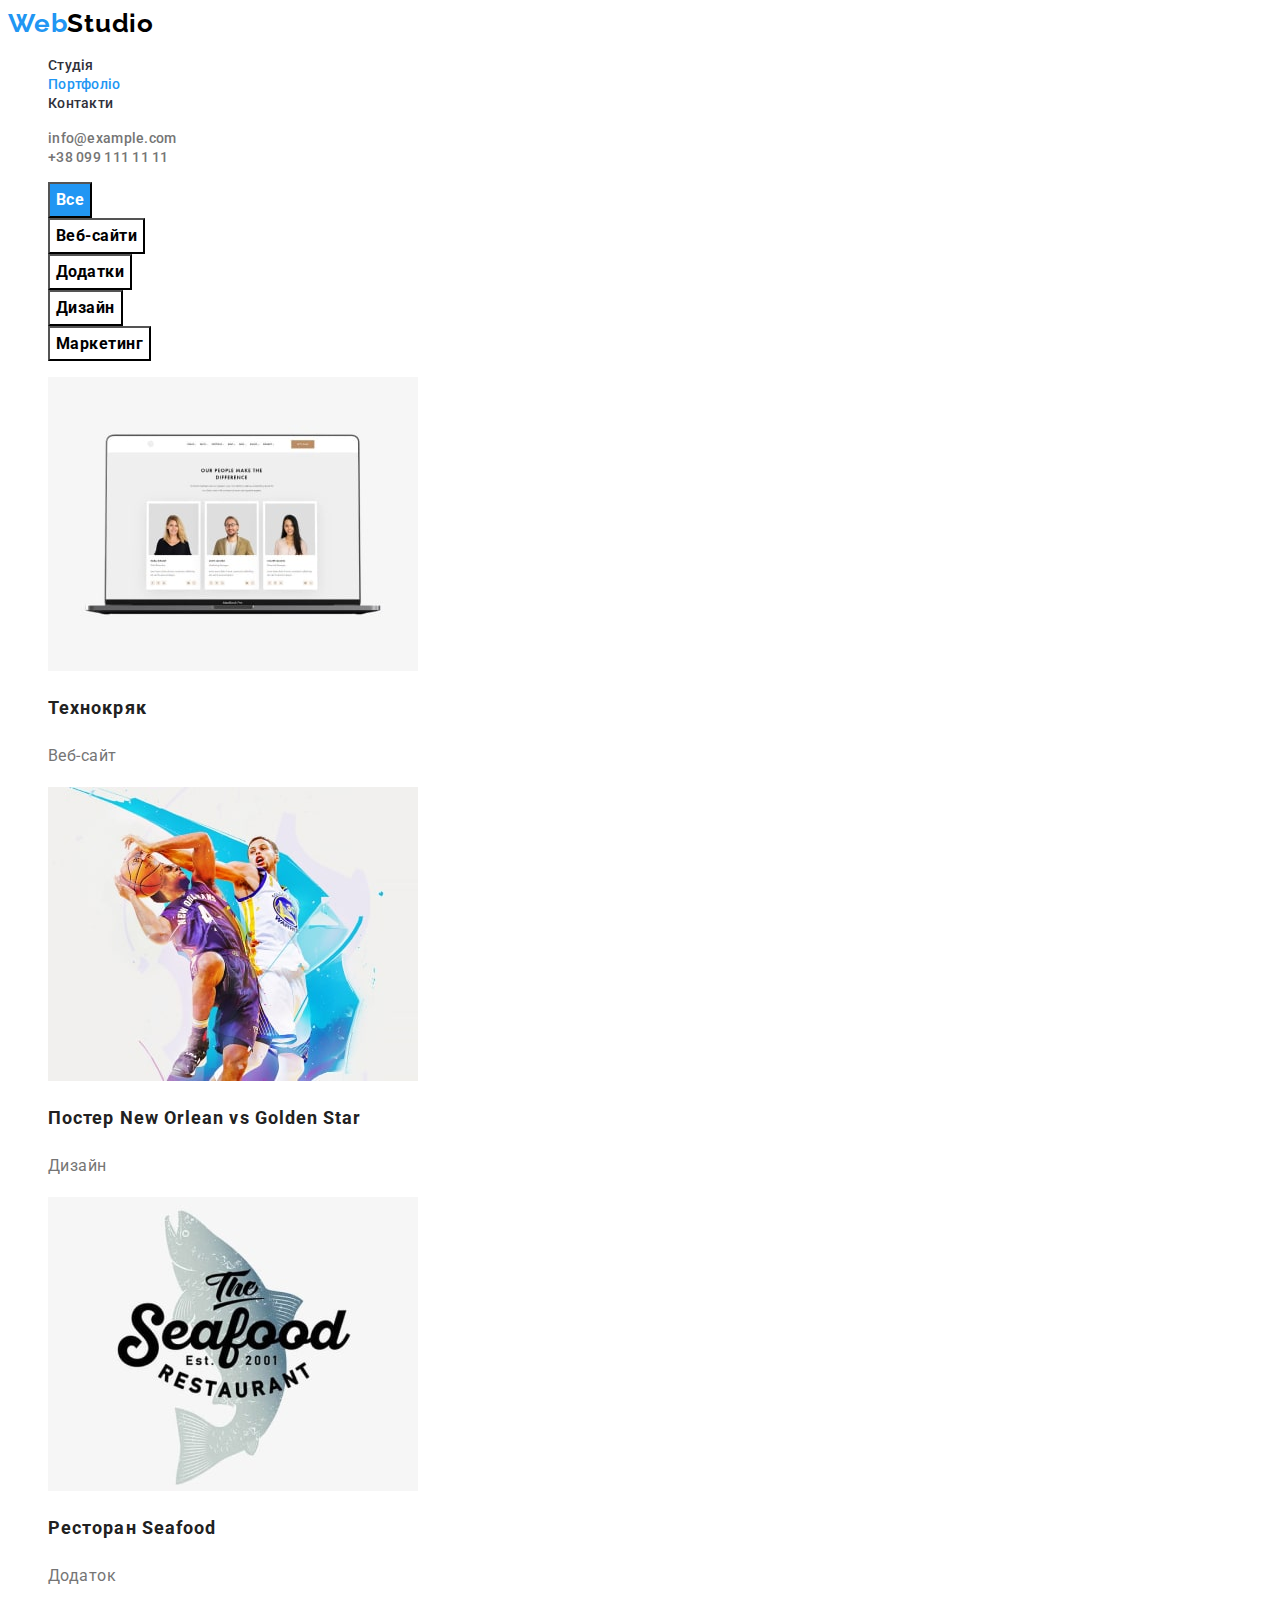
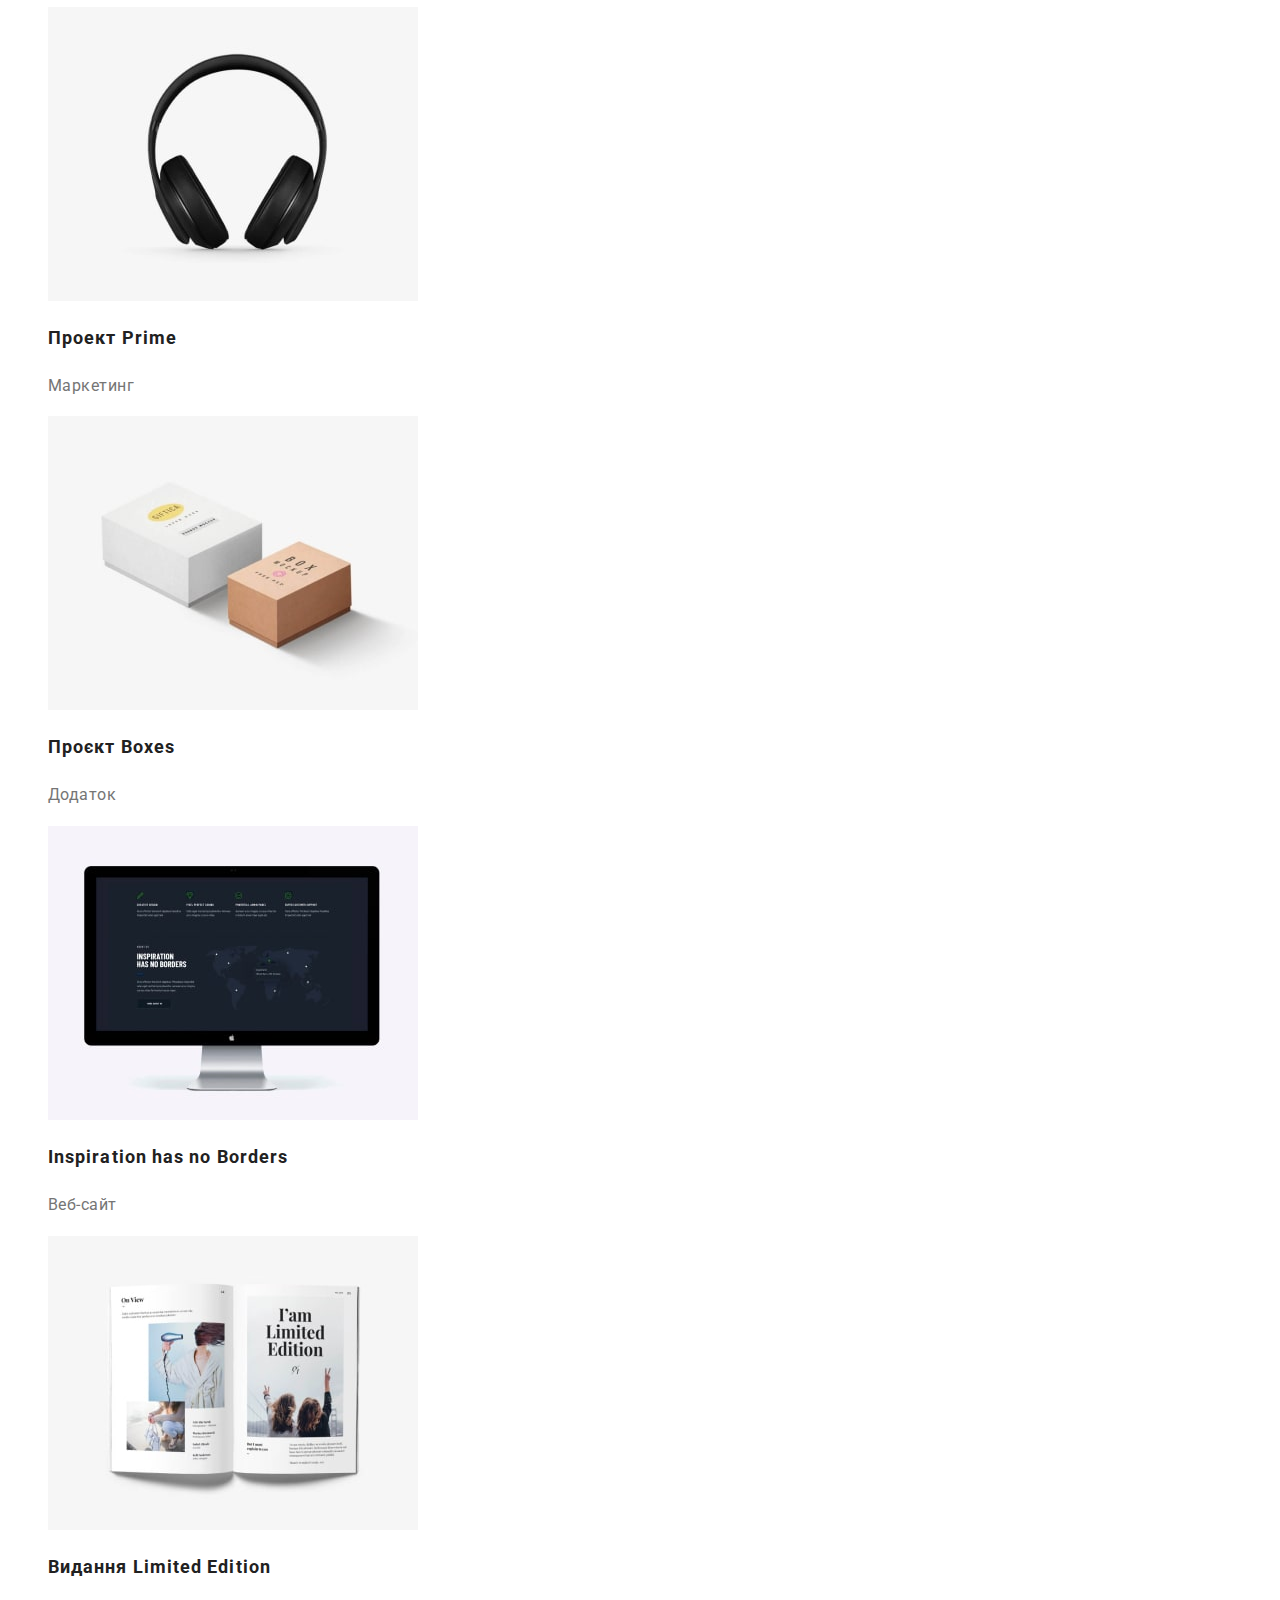
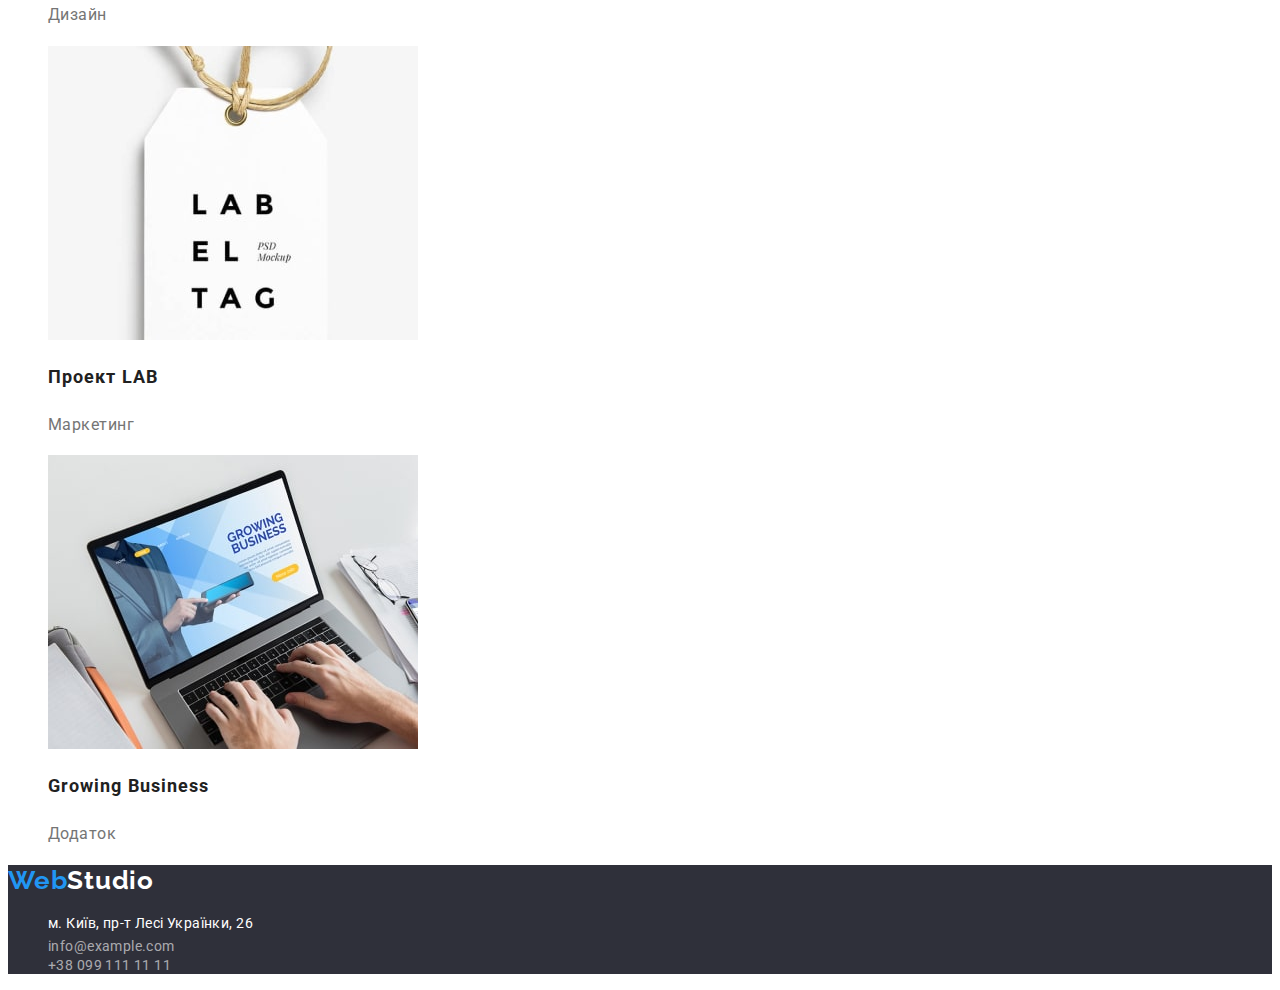
==== portfolio.html @ c610c75c "added" ====
<!DOCTYPE html>
<html lang="en">
<head>
    <meta charset="UTF-8">
    <meta http-equiv="X-UA-Compatible" content="IE=edge">
    <meta name="viewport" content="width=device-width, initial-scale=1.0">
    <title>Portfolio</title>
    <link rel="preconnect" href="https://fonts.googleapis.com"/>
    <link rel="preconnect" href="https://fonts.gstatic.com" crossorigin/>
    <link href="https://fonts.googleapis.com/css2?family=Raleway:wght@700&family=Roboto:wght@400;500;700;900&display=swap" rel="stylesheet">
    <link rel="stylesheet" href="./css/index.css" />
</head>
<body>
    <main> 

        <!--======================header======================================-->
        <header class="header">
            <a class="header-logo" href="index.html">Web<span class="logo-accent">Studio</span></a>
            <nav class="header-nav">
        <ul class="header-list list">
            <li class="header-item">
                <a href="index.html" class="header-link link">Студія</a>
            </li>
            <li class="header-item">
                <a href="portfolio.html" class="header-current link">Портфоліо</a>
            </li>
            <li class="header-item">
                <a href="" class="header-link link">Контакти</a>
            </li>
    
          </ul> 
          <ul>
                <li><a href="mailto:info@example.com" class="header-mail">info@example.com</a></li>
                <li><a href="tel:+380991111111" class="header-tel">+38 099 111 11 11</a></li>
            </ul>

        <section class="portfolio">
            <h1 class="visually-hidden">Портфоліо</h1>
        <ul class="button-list">
            <li><button type="button" class="button secondary current btn">Все</button></li>
            <li><button type="button" class="button secondary btn">Веб-сайти</button></li>
            <li><button type="button" class="button secondary btn">Додатки</button></li>
            <li><button type="button" class="button secondary btn">Дизайн</button></li>
            <li><button type="button" class="button secondary btn">Маркетинг</button></li>
        </ul>
    
        </section>

        <section>
            
           <ul class="gallery">
            <li>
               <a> <img src="./images/portfolio1.jpg" width="370" height="294">
                    <h2 class="poster-title">Технокряк</h2>
                        <p class="poster-text">Веб-сайт</p></a>
                    
                
            </li>
            <li>
                <a><img src="./images/portfolio2.jpg" width="370" height="294">
                    <h2 class="poster-title">Постер New Orlean vs Golden Star</h2>
                        <p class="poster-text">Дизайн</p>
                    
                </a>
            </li>
            <li>
                <a><img src="./images/portfolio3.jpg" width="370" height="294">
                    <h2 class="poster-title">Ресторан Seafood</h2>
                        <p class="poster-text">Додаток</p></a>
                    
                
            </li>
            <li>
                <a><img src="./images/portfolio4.jpg" width="370" height="294">
                    <h2 class="poster-title">Проект Prime</h2>
                        <p class="poster-text">Маркетинг</p>
                    
                </a>
            </li>
            <li>
                <a><img src="./images/portfolio5.jpg" width="370" height="294">
                    <h2 class="poster-title">Проєкт Boxes</h2>
                        <p class="poster-text">Додаток</p>
                    
                </a>
            </li>
            <li>
                <a><img src="./images/portfolio6.jpg" width="370" height="294">
                    <h2 class="poster-title">Inspiration has no Borders</h2>
                        <p class="poster-text">Веб-сайт</p>
                    
                </a>
            </li>
            <li>
                <a><img src="./images/portfolio7.jpg" width="370" height="294">
                    <h2 class="poster-title">Видання Limited Edition</h2>
                        <p class="poster-text">Дизайн</p>
                    
                </a>
            </li>
            <li>
                <a><img src="./images/portfolio8.jpg" width="370" height="294">
                    <h2 class="poster-title">Проект LAB</h2>
                        <p class="poster-text">Маркетинг</p>
                    
                </a>
            </li>
            <li>
                <a><img src="./images/portfolio9.jpg" width="370" height="294">
                    <h2 class="poster-title">Growing Business</h2>
                        <p class="poster-text">Додаток</p>
                    
                </a>
            </li>
           </ul>


        </section>

        <footer class="footer">

            <a class="logo-footer" href="index.html">Web<span class="footer-logo-accent">Studio</span></a>
             <address class="footer-address">
                <ul>
                <a href="https://goo.gl/maps/PpddBH2XxNR83ZDW7"class="pre-address" target="_blank" rel="noopener noreferrer nofollow">м. Київ, пр-т Лесі Українки, 26</a>
    
                
                    <li><a href="mailto:info@example.com" class="footer-addres-contact">info@example.com</a></li>
                    <li><a href="tel:+380991111111" class="footer-addres-contact">+38 099 111 11 11</a></li>
                </ul>
             </address>   
        </footer>





    
    </ul>
    </nav>
</header>
    
</body>
</html>
---- css/index.css ----
:root{
    --primary-text-color: #FFFFFF;
    --primary-bg-color: #F5F4FA;
    --dark-bg-color: #2F303A;
    --title-text-color:#000000;
    --accent-color:#2196F3;
    --first-contrast-text-color: #757575; 
    --second-contact-text-color:
    --text-color: 
    }

body {
    font-family: 'Roboto', sans-serif;
   
}





.link-current,.link {
    text-decoration: none;
    list-style-type:none;
    }
    a {
        text-decoration:none;
    }
    ul {
        list-style: none;
    }

    .visually-hidden {
        position: absolute;
        white-space: nowrap;
        width: 1px;
        height: 1px;
        overflow: hidden;
        border: 0;
        padding: 0;
        clip: rect(0 0 0 0);
        clip-path: inset(50%);
        margin: -1px;
      }

      
/*==========================================HEADER=================================================*/
.header-logo{
    font-family: 'Raleway';
font-weight: 700;
font-size: 26px;
line-height: 1.19;
letter-spacing: 0.03em;
color: var(--accent-color);   

}

.logo-accent{
font-weight: 700;
font-size: 42;
line-height: 1.19;
letter-spacing: 0.03em;
color: var(--title-text-color);
 }

    .header-link.link{

        font-weight: 500;
        font-size: 14px;
        line-height: 1.14;
        letter-spacing: 0.02em;
        
        color: var(--dark-bg-color)
    }

    .header-current.link{
        font-weight: 500;
        font-size: 14px;
        line-height: 1.14;
        letter-spacing: 0.02em;
        color: var(--accent-color); 
    }

    .btn{
      font-family: inherit;
        font-weight: 700;
        font-size: 16px;
        line-height: 1.87;
        cursor: pointer;
        text-align: center;
        letter-spacing: 0.03em;
    }

    .button{
        

        color: var(--accent-color);
        background-color: var(--primary-text-color);
        
        
    }

    .button{
        color: var(--title-text-color);
        background-color: var(--primary-text-color);
       
       

        
    }

    .button-list .current,
    .button.secondary:hover,
    .button.secondary:focus{
        color: var(--primary-text-color);
        background-color: var(--accent-color);
    }




    
 


  
    
.header-tel, .header-mail{
    
    
   
    font-weight: 500;
    font-size: 14px;
    line-height: 1.14;
    letter-spacing: 0.02em;
    color: #757575;
    }
   


    .logo-accent:hover,
    .logo-accent:focus{
color: var(--accent-color);
    } 


.header-link.link:hover,
.header-tel:hover,
.header-mail:hover{
        color: var(--accent-color);
        text-align:left;
    }

.header-link.link:focus,
.header-tel:focus,
.header-mail:focus{
    color: var(--accent-color);
    text-align:left;

}




/*==========================================HERO======================================================*/

.hero {
        
        
        background-color:#2F303A;
        color: #FFFFFF;
    }

.hero-title{
font-weight: 900;
font-size: 44px;
line-height: 1.36;


text-align: center;
letter-spacing: 0.06em;
text-transform: uppercase;

color: #FFFFFF;

    }
   
.hero-button-primary {
    color: var(--primary-text-color);
    background-color: var(--accent-color);
    font-weight: 700;
        line-height: 1.87;
        cursor: pointer;
        display: flex;
        align-items: center;
        text-align: center;
        letter-spacing: 0.06em;

        font-family: inherit;
    
    font-size: 16px;

   }

   .hero-button-primary:hover,
   .hero-button-primary:focus{
    background-color: rgba(24, 140, 232, 1);
   
   }

   


    

    
    

/*===========================================BODY=======================================================*/


.section {
}
.section-list {
    
}
.section-title {
font-weight: 700;
font-size: 14px;
line-height: 1.14;
letter-spacing: 0.03em;
text-transform: uppercase;

color: #212121;
}
.section-item {
}
.section-text {
    font-weight: 400;
font-size: 14px;
line-height: 1.71;


letter-spacing: 0.03em;

color: #757575;
}


/*=========================================FEATURES========================================================*/



.features {
}
.features-title {
font-weight: 700;
font-size: 36px;
line-height: 1.16;
text-align: center;
letter-spacing: 0.03em;

color: #212121;
}
.features-list {
}
.features-item {
}


/*=============================================TEAM=========================================================*/

.team {
    background-color: var(--primary-bg-color);
}
.team-title {
    font-size: 36px;
line-height: 1.16;
text-align: center;
letter-spacing: 0.03em;

color: #212121;
}
.team-list {

}
.team-item {
}
.team-name {
    font-weight: 500;
font-size: 16px;
line-height: 1.18;
/* identical to box height */

text-align: left;
letter-spacing: 0.03em;

color: #212121;
}
.team-position {
    font-weight: 400;
font-size: 16px;
line-height: 1.18;


text-align: left;
letter-spacing: 0.03em;

color: #757575;
}
.team-social {
}
.social-item {
}


/*===============================================FOOTER=======================================================*/


.footer {
    background-color: var(--dark-bg-color);
}
.logo-footer {
    
    font-family: 'Raleway';
    font-weight: 700;
    font-size: 26px;
    line-height: 1.19;
    letter-spacing: 0.03em;
    color: var(--accent-color);   
    
    
}

.footer-logo-accent{
font-weight: 700;
font-size: 42;
line-height: 1.19;
letter-spacing: 0.03em;
color: var(--primary-text-color);
}

.footer-logo-accent:hover,
.footer-logo-accent:focus{
color: var(--accent-color);

}





.footer-address {
}
.pre-address {
    font-family: 'Roboto';
    font-style: normal;
    font-weight: 400;
    font-size: 14px;
    line-height: 1.71;
   
    
    letter-spacing: 0.03em;
    
    color: #FFFFFF;
    
}
.contact {
    
}


.footer-addres-contact{
    font-family: 'Roboto';
    font-style: normal;
    font-weight: 400;
font-size: 14px;
line-height: 1,71;


letter-spacing: 0.03em;

color: rgba(255, 255, 255, 0.6);
}

.footer-addres-contact:hover,
.footer-addres-contact:focus{
color: var(--accent-color);

}



/*=========================================GALLERY===============================================*/

.gallery {
}
.poster-title {
    font-weight: 700;
font-size: 18px;
line-height: 2;


letter-spacing: 0.06em;

color: #212121;
}
.poster-text {
    font-weight: 400;
font-size: 16px;
line-height: 1.8;


letter-spacing: 0.03em;

color: #757575;
}
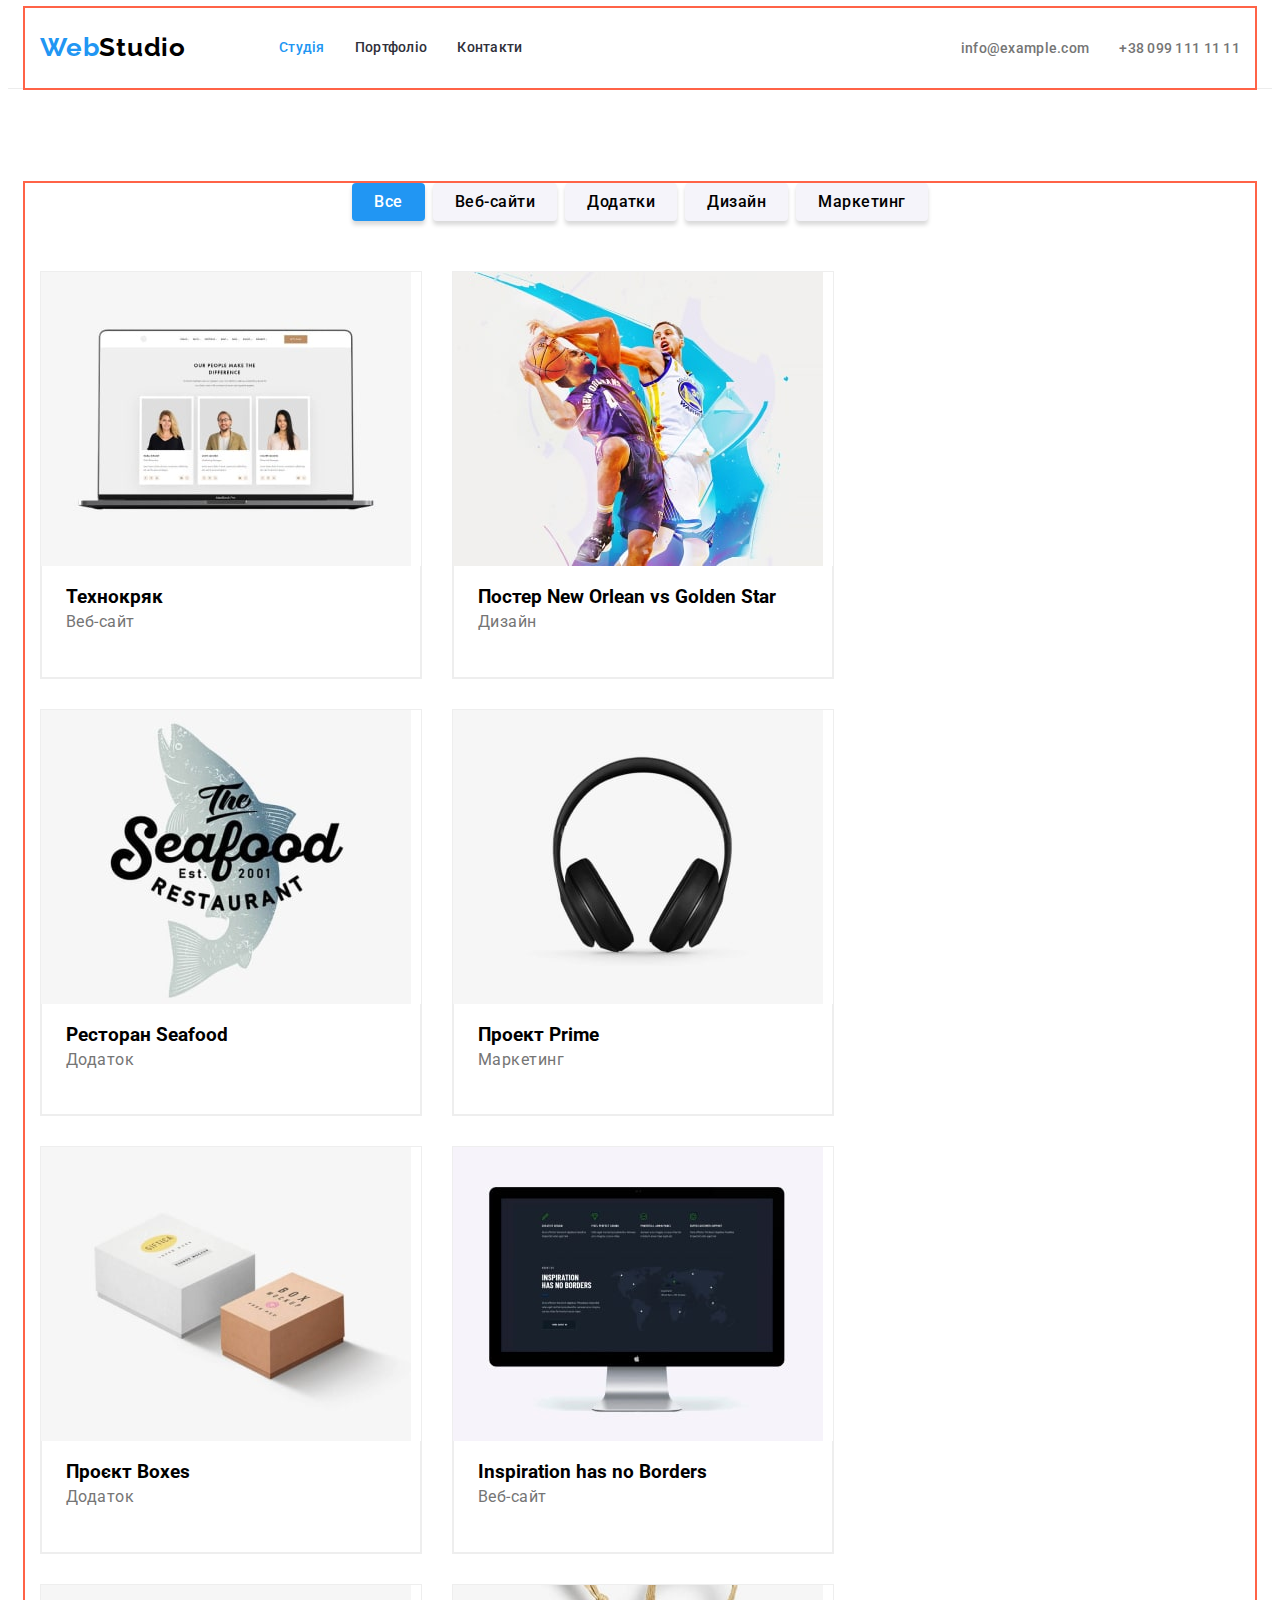
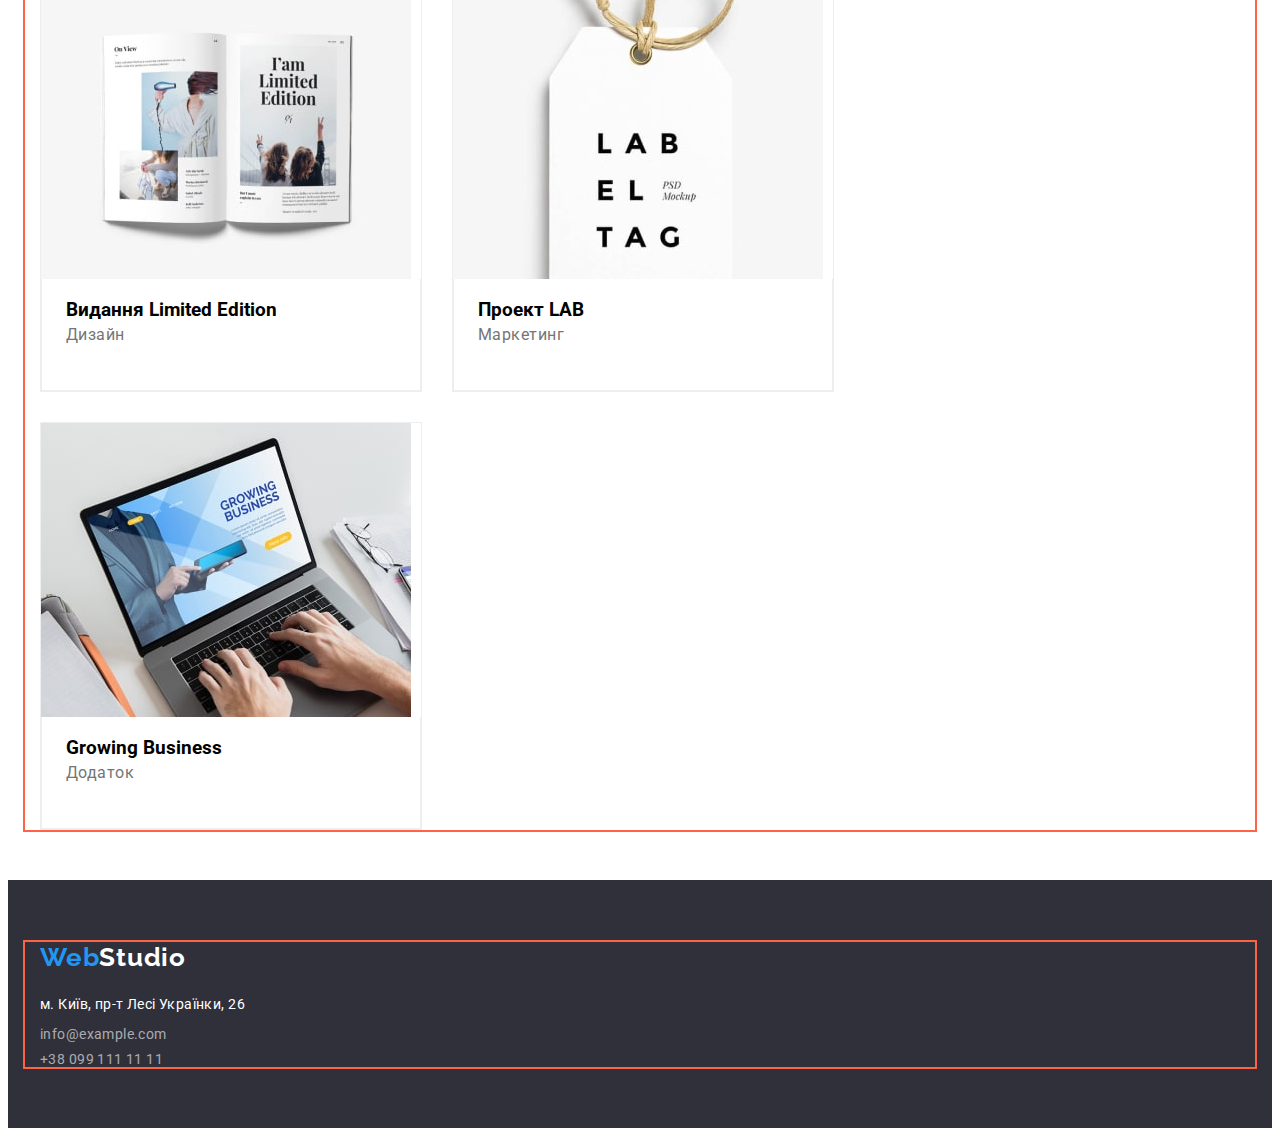
==== commit 1f11c2de: "add" ====
--- a/portfolio.html
+++ b/portfolio.html
@@ -8,128 +8,170 @@
     <link rel="preconnect" href="https://fonts.googleapis.com"/>
     <link rel="preconnect" href="https://fonts.gstatic.com" crossorigin/>
     <link href="https://fonts.googleapis.com/css2?family=Raleway:wght@700&family=Roboto:wght@400;500;700;900&display=swap" rel="stylesheet">
+    <link
+    rel="stylesheet"
+    href="https://cdnjs.cloudflare.com/ajax/libs/modern-normalize/1.1.0/modern-normalize.min.css"
+    integrity="sha512-wpPYUAdjBVSE4KJnH1VR1HeZfpl1ub8YT/NKx4PuQ5NmX2tKuGu6U/JRp5y+Y8XG2tV+wKQpNHVUX03MfMFn9Q=="
+    crossorigin="anonymous"
+    referrerpolicy="no-referrer"
+  />
     <link rel="stylesheet" href="./css/index.css" />
 </head>
 <body>
     <main> 
 
         <!--======================header======================================-->
-        <header class="header">
-            <a class="header-logo" href="index.html">Web<span class="logo-accent">Studio</span></a>
-            <nav class="header-nav">
-        <ul class="header-list list">
-            <li class="header-item">
-                <a href="index.html" class="header-link link">Студія</a>
-            </li>
-            <li class="header-item">
-                <a href="portfolio.html" class="header-current link">Портфоліо</a>
-            </li>
-            <li class="header-item">
-                <a href="" class="header-link link">Контакти</a>
-            </li>
-    
-          </ul> 
-          <ul>
-                <li><a href="mailto:info@example.com" class="header-mail">info@example.com</a></li>
-                <li><a href="tel:+380991111111" class="header-tel">+38 099 111 11 11</a></li>
-            </ul>
+        <header class="header-page">
+        
+            <div class="container main">
+           <a class="header-logo" href="index.html">Web<span class="logo-accent">Studio</span></a>
+           
+           <nav class="nav-container ">
+           <ul class="site-nav list">
+           <li class="item">
+               <a href="index.html" class= "current link">Студія</a>
+           </li>
+           <li class="item">
+               <a href="portfolio.html" class=" link">Портфоліо</a>
+           </li>
+           <li class="item">
+               <a href="index.html" class=" link">Контакти</a>
+           </li>
+        
 
+   </ul>
+   </nav>
+   <ul class="header-contact">
+           <li class="item"><a href="mailto:info@example.com" class="link">info@example.com</a></li>
+           <li class="item"><a href="tel:+380991111111" class="link">+38 099 111 11 11</a></li>
+       </ul>
+   
+   
+</div>
+   
+   
+
+
+</header>
+ 
+
+<main class="main galary">
+ <div class="container">
         <section class="portfolio">
+   
             <h1 class="visually-hidden">Портфоліо</h1>
         <ul class="button-list">
-            <li><button type="button" class="button secondary current btn">Все</button></li>
-            <li><button type="button" class="button secondary btn">Веб-сайти</button></li>
-            <li><button type="button" class="button secondary btn">Додатки</button></li>
-            <li><button type="button" class="button secondary btn">Дизайн</button></li>
-            <li><button type="button" class="button secondary btn">Маркетинг</button></li>
+            <li class="btn"><button type="button" class="button secondary current">Все</button></li>
+            <li class="btn"><button type="button" class="button secondary">Веб-сайти</button></li>
+            <li class="btn"><button type="button" class="button secondary">Додатки</button></li>
+            <li class="btn"><button type="button" class="button secondary">Дизайн</button></li>
+            <li class="btn"><button type="button" class="button secondary">Маркетинг</button></li>
         </ul>
     
         </section>
 
         <section>
             
-           <ul class="gallery">
-            <li>
-               <a> <img src="./images/portfolio1.jpg" width="370" height="294">
-                    <h2 class="poster-title">Технокряк</h2>
-                        <p class="poster-text">Веб-сайт</p></a>
+           
+               <ul class="gallery list">
+                <li class="photo">
+                   
+                    <a> <img src="./images/portfolio1.jpg" width="370" height="294">
+                        <div class="content">
+                        <h3 class="poster-title">Технокряк</h3>
+                            <p class="poster-text">Веб-сайт</p></a>
+                        </div>
                     
-                
-            </li>
-            <li>
-                <a><img src="./images/portfolio2.jpg" width="370" height="294">
-                    <h2 class="poster-title">Постер New Orlean vs Golden Star</h2>
-                        <p class="poster-text">Дизайн</p>
+                </li>
+                <li class="photo">
                     
-                </a>
-            </li>
-            <li>
-                <a><img src="./images/portfolio3.jpg" width="370" height="294">
-                    <h2 class="poster-title">Ресторан Seafood</h2>
-                        <p class="poster-text">Додаток</p></a>
+                    <a><img src="./images/portfolio2.jpg" width="370" height="294">
+                       <div class="content"> 
+                        <h3 class="poster-title">Постер New Orlean vs Golden Star</h3>
+                            <p class="poster-text">Дизайн</p></a>
+                        </div>
                     
-                
-            </li>
-            <li>
-                <a><img src="./images/portfolio4.jpg" width="370" height="294">
-                    <h2 class="poster-title">Проект Prime</h2>
-                        <p class="poster-text">Маркетинг</p>
+                </li>
+                <li class="photo">
                     
-                </a>
-            </li>
-            <li>
-                <a><img src="./images/portfolio5.jpg" width="370" height="294">
-                    <h2 class="poster-title">Проєкт Boxes</h2>
-                        <p class="poster-text">Додаток</p>
+                    <a><img src="./images/portfolio3.jpg" width="370" height="294">
+                     <div class="content">   
+                        <h3 class="poster-title">Ресторан Seafood</h3>
+                            <p class="poster-text">Додаток</p></a>
+                        </div>
                     
-                </a>
-            </li>
-            <li>
-                <a><img src="./images/portfolio6.jpg" width="370" height="294">
-                    <h2 class="poster-title">Inspiration has no Borders</h2>
-                        <p class="poster-text">Веб-сайт</p>
-                    
-                </a>
-            </li>
-            <li>
-                <a><img src="./images/portfolio7.jpg" width="370" height="294">
-                    <h2 class="poster-title">Видання Limited Edition</h2>
-                        <p class="poster-text">Дизайн</p>
-                    
-                </a>
-            </li>
-            <li>
-                <a><img src="./images/portfolio8.jpg" width="370" height="294">
-                    <h2 class="poster-title">Проект LAB</h2>
-                        <p class="poster-text">Маркетинг</p>
-                    
-                </a>
-            </li>
-            <li>
-                <a><img src="./images/portfolio9.jpg" width="370" height="294">
-                    <h2 class="poster-title">Growing Business</h2>
-                        <p class="poster-text">Додаток</p>
-                    
-                </a>
-            </li>
-           </ul>
+                </li>
+                <li class="photo">
+                    <a><img src="./images/portfolio4.jpg" width="370" height="294">
+                        <div class="content"> 
+                        <h3 class="poster-title">Проект Prime</h3>
+                            <p class="poster-text">Маркетинг</p>
+                        
+                    </a></div>
+                </li>
+                <li class="photo">
+                    <a><img src="./images/portfolio5.jpg" width="370" height="294">
+                        <div class="content"> 
+                        <h3 class="poster-title">Проєкт Boxes</h3>
+                            <p class="poster-text">Додаток</p>
+                        
+                    </a></div>
+                </li>
+                <li class="photo">
+                    <a><img src="./images/portfolio6.jpg" width="370" height="294">
+                        <div class="content"> 
+                        <h3 class="poster-title">Inspiration has no Borders</h3>
+                            <p class="poster-text">Веб-сайт</p>
+                        
+                    </a></div>
+                </li>
+                <li class="photo">
+                    <a><img src="./images/portfolio7.jpg" width="370" height="294">
+                        <div class="content"> 
+                        <h3 class="poster-title">Видання Limited Edition</h3>
+                            <p class="poster-text">Дизайн</p>
+                        
+                    </a></div>
+                </li>
+                <li class="photo">
+                    <a><img src="./images/portfolio8.jpg" width="370" height="294">
+                        <div class="content"> 
+                        <h3 class="poster-title">Проект LAB</h3>
+                            <p class="poster-text">Маркетинг</p>
+                        
+                    </a></div>
+                </li>
+                <li class="photo">
+                    <a><img src="./images/portfolio9.jpg" width="370" height="294">
+                        <div class="content"> 
+                        <h3 class="poster-title">Growing Business</h3>
+                            <p class="poster-text">Додаток</p>
+                        
+                    </a></div>
+                </li>
+               </ul>
+           </div>
+        </div>
+    
+        </section>
+    </main>
 
-
-        </section>
-
-        <footer class="footer">
-
-            <a class="logo-footer" href="index.html">Web<span class="footer-logo-accent">Studio</span></a>
+    <footer class="footer">
+        <div class="container">
+       
+            <a class="footer-logo" href="index.html">Web<span class="footer-logo-accent">Studio</span></a>
              <address class="footer-address">
                 <ul>
-                <a href="https://goo.gl/maps/PpddBH2XxNR83ZDW7"class="pre-address" target="_blank" rel="noopener noreferrer nofollow">м. Київ, пр-т Лесі Українки, 26</a>
+                <li><a href="https://goo.gl/maps/PpddBH2XxNR83ZDW7" target="_blank" rel="noopener noreferrer nofollow" class="footer-address-link">м. Київ, пр-т Лесі Українки, 26</a></li>
     
                 
-                    <li><a href="mailto:info@example.com" class="footer-addres-contact">info@example.com</a></li>
-                    <li><a href="tel:+380991111111" class="footer-addres-contact">+38 099 111 11 11</a></li>
+                    <li><a href="mailto:info@example.com" class="footer-address-contact">info@example.com</a></li>
+                    <li><a href="tel:+380991111111" class="footer-address-contact">+38 099 111 11 11</a></li>
                 </ul>
-             </address>   
-        </footer>
+             </address>
+            
+        </div> 
+    </footer>
 
 
 
--- a/css/index.css
+++ b/css/index.css
@@ -7,6 +7,22 @@
     --first-contrast-text-color: #757575; 
     --second-contact-text-color:
     --text-color: 
+    }
+
+
+    p,
+    h1,
+    h2,
+    h3,
+    h4,
+    h5,
+    h6 {
+        margin: 0;
+    }
+
+    ul,ol{
+        margin:0;
+        padding-left: 0;
     }
 
 body {
@@ -42,15 +58,64 @@
         margin: -1px;
       }
 
+      img {
+        display: block;
+      }
+
+
       
 /*==========================================HEADER=================================================*/
+
+.container{
+    padding-left: 15px;
+    padding-right: 15px;
+   
+   outline: 2px solid tomato;
+   
+    width: 1200px;
+    margin: 0 auto;
+}
+
+.container.main {
+    display: flex;
+    align-items: center;
+    
+   
+}
+
+
+
+
+.site-nav.list{
+   
+    display: flex;
+    gap: 30px;
+}
+
+
+
+
+
+
+.header-page{
+    background-color: var(--primary-text-color);
+    border-bottom: 1px solid #ececec;
+}
+
+
+
 .header-logo{
     font-family: 'Raleway';
 font-weight: 700;
 font-size: 26px;
 line-height: 1.19;
 letter-spacing: 0.03em;
-color: var(--accent-color);   
+color: var(--accent-color); 
+margin-right: 93px;
+padding-top: 24px;
+padding-bottom: 25px;
+
+ 
 
 }
 
@@ -62,7 +127,7 @@
 color: var(--title-text-color);
  }
 
-    .header-link.link{
+ .site-nav .link{
 
         font-weight: 500;
         font-size: 14px;
@@ -72,7 +137,7 @@
         color: var(--dark-bg-color)
     }
 
-    .header-current.link{
+    .current.link{
         font-weight: 500;
         font-size: 14px;
         line-height: 1.14;
@@ -80,14 +145,87 @@
         color: var(--accent-color); 
     }
 
-    .btn{
-      font-family: inherit;
-        font-weight: 700;
+    .site-nav .link {
+        display: block;
+        padding-top: 32px;
+        padding-bottom: 32px;}
+
+    
+
+    
+    
+    .header-contact{
+        display: flex;
+    margin-left: auto;
+     gap: 30px;
+
+        }
+    
+    
+    
+    
+      
+        
+    .header-contact .link{
+        
+        
+       
+        font-weight: 500;
+        font-size: 14px;
+        line-height: 1.14;
+        letter-spacing: 0.02em;
+        color: #757575;
+        }
+       
+    
+    
+        .logo-accent:hover,
+        .logo-accent:focus{
+    color: var(--accent-color);
+        } 
+    
+    
+        .site-nav .link:hover,
+    .header-contact .link:hover,
+    .header-contact .link:hover{
+            color: var(--accent-color);
+            text-align:left;
+        }
+    
+        .site-nav .link:focus,
+    .header-contact .link:focus,
+    .header-contact .link:focus{
+        color: var(--accent-color);
+        text-align:left;
+        
+    
+    }
+    
+
+
+
+
+
+/*===============================================BUTTONS=============================================*/
+
+    .button.secondary{
+        cursor: pointer;
+        padding: 6px 22px;
+        font-family: 'Roboto';
+        font-weight: 500;
         font-size: 16px;
-        line-height: 1.87;
-        cursor: pointer;
+        line-height: 1.62;
         text-align: center;
         letter-spacing: 0.03em;
+        background-color: #F5F4FA;
+        color: var(--title-text-color);
+        border: 0;
+        border-radius: 4px;
+
+        
+box-shadow: 0px 4px 4px rgba(0, 0, 0, 0.15);
+border-radius: 4px;
+
     }
 
     .button{
@@ -95,6 +233,9 @@
 
         color: var(--accent-color);
         background-color: var(--primary-text-color);
+
+        padding: 10px 32px 10px 32px;
+        
         
         
     }
@@ -116,47 +257,21 @@
     }
 
 
-
-
-    
+    .button-list{
+
+        display: flex;
+     margin-bottom: 50px;
+     justify-content: center;
  
-
-
-  
-    
-.header-tel, .header-mail{
-    
-    
-   
-    font-weight: 500;
-    font-size: 14px;
-    line-height: 1.14;
-    letter-spacing: 0.02em;
-    color: #757575;
-    }
-   
-
-
-    .logo-accent:hover,
-    .logo-accent:focus{
-color: var(--accent-color);
-    } 
-
-
-.header-link.link:hover,
-.header-tel:hover,
-.header-mail:hover{
-        color: var(--accent-color);
-        text-align:left;
-    }
-
-.header-link.link:focus,
-.header-tel:focus,
-.header-mail:focus{
-    color: var(--accent-color);
-    text-align:left;
-
-}
+      
+    }
+
+
+    .button-list .btn+.btn {
+        margin-left: 8px;
+         }
+
+
 
 
 
@@ -168,73 +283,111 @@
         
         background-color:#2F303A;
         color: #FFFFFF;
+    }
+
+    
+
+    .hero-content{
+
+        padding-top: 200px;
+        padding-bottom: 200px;
+        text-align: center;
     }
 
 .hero-title{
 font-weight: 900;
 font-size: 44px;
 line-height: 1.36;
-
-
+margin-bottom: 30px;
+max-width: 696px;
 text-align: center;
 letter-spacing: 0.06em;
 text-transform: uppercase;
+margin-left: auto;
+margin-right: auto;
+        display: flex;
 
 color: #FFFFFF;
 
     }
    
-.hero-button-primary {
+.button.primary {
     color: var(--primary-text-color);
     background-color: var(--accent-color);
     font-weight: 700;
         line-height: 1.87;
+        display: flex;
         cursor: pointer;
-        display: flex;
+        padding: 10px 32px 10px 32px;
         align-items: center;
         text-align: center;
         letter-spacing: 0.06em;
-
+        margin:auto;
         font-family: inherit;
-    
+        border-radius: 4px;
+        cursor: pointer;
+        border: transparent;
     font-size: 16px;
 
    }
 
-   .hero-button-primary:hover,
-   .hero-button-primary:focus{
+   .button.primary:hover,
+   .button.primary:focus{
     background-color: rgba(24, 140, 232, 1);
+    color:  var(--first-contrast-text-color);
    
    }
 
    
 
-
-    
-
-    
-    
-
-/*===========================================BODY=======================================================*/
-
-
-.section {
-}
-.section-list {
-    
-}
-.section-title {
+   
+
+
+    
+
+    
+    
+
+/*===========================================FEATURES=======================================================*/
+
+.features-list{
+    display: flex;
+}
+
+.features-list .item{
+    margin-right: 30px;
+    width: 270px;
+    min-height: 75px;
+    
+}
+
+.features {
+    padding-top: 94px;
+    font-size: 14px;
+    letter-spacing: 0.03em;
+}
+
+.features-list .item:last-child {
+    margin-right: 0;
+    }
+
+
+.features-list {
+    
+}
+.features-title {
 font-weight: 700;
 font-size: 14px;
 line-height: 1.14;
 letter-spacing: 0.03em;
 text-transform: uppercase;
-
+margin-bottom: 10px;
 color: #212121;
-}
-.section-item {
-}
-.section-text {
+
+}
+.features-item {
+}
+.features-text {
     font-weight: 400;
 font-size: 14px;
 line-height: 1.71;
@@ -246,24 +399,30 @@
 }
 
 
-/*=========================================FEATURES========================================================*/
-
-
-
-.features {
-}
-.features-title {
+/*=========================================SECTION========================================================*/
+
+.section-list{
+    display: flex;
+    gap: 30px;
+}
+
+
+.section {
+    padding-top: 94px;
+    padding-bottom: 94px;
+}
+.section-title {
 font-weight: 700;
 font-size: 36px;
 line-height: 1.16;
 text-align: center;
 letter-spacing: 0.03em;
-
+margin-bottom: 50px;
 color: #212121;
 }
-.features-list {
-}
-.features-item {
+.section-list {
+}
+.srction-item {
 }
 
 
@@ -271,17 +430,21 @@
 
 .team {
     background-color: var(--primary-bg-color);
+    padding-top: 94px;
+    padding-bottom: 94px;
 }
 .team-title {
+    margin-bottom: 50px;
+    font-weight: 700;
     font-size: 36px;
-line-height: 1.16;
-text-align: center;
-letter-spacing: 0.03em;
+    line-height: 1.16;
+    text-align: center;
 
 color: #212121;
 }
 .team-list {
-
+    display: flex;
+    gap: 30px;
 }
 .team-item {
 }
@@ -289,7 +452,8 @@
     font-weight: 500;
 font-size: 16px;
 line-height: 1.18;
-/* identical to box height */
+margin-top: 10px;
+margin-bottom: 10px;
 
 text-align: left;
 letter-spacing: 0.03em;
@@ -300,6 +464,7 @@
     font-weight: 400;
 font-size: 16px;
 line-height: 1.18;
+margin-bottom: 30px;
 
 
 text-align: left;
@@ -318,15 +483,20 @@
 
 .footer {
     background-color: var(--dark-bg-color);
-}
-.logo-footer {
+    
+    padding-top: 62px;
+    padding-bottom:  61px;
+}
+.footer-logo {
     
     font-family: 'Raleway';
     font-weight: 700;
     font-size: 26px;
     line-height: 1.19;
     letter-spacing: 0.03em;
-    color: var(--accent-color);   
+    color: var(--accent-color); 
+    margin-bottom: 20px;  
+     
     
     
 }
@@ -337,6 +507,7 @@
 line-height: 1.19;
 letter-spacing: 0.03em;
 color: var(--primary-text-color);
+
 }
 
 .footer-logo-accent:hover,
@@ -350,6 +521,8 @@
 
 
 .footer-address {
+    
+    margin-top: 20px;
 }
 .pre-address {
     font-family: 'Roboto';
@@ -357,7 +530,6 @@
     font-weight: 400;
     font-size: 14px;
     line-height: 1.71;
-   
     
     letter-spacing: 0.03em;
     
@@ -369,7 +541,7 @@
 }
 
 
-.footer-addres-contact{
+.footer-address-contact{
     font-family: 'Roboto';
     font-style: normal;
     font-weight: 400;
@@ -378,28 +550,108 @@
 
 
 letter-spacing: 0.03em;
-
+margin-top: 9px;
+
+display: block;
+        
 color: rgba(255, 255, 255, 0.6);
 }
 
-.footer-addres-contact:hover,
-.footer-addres-contact:focus{
+.footer-address-link{
+    font-family: 'Roboto';
+    font-style: normal;
+    font-size: 14px;
+    line-height: 1.71;
+    letter-spacing: 0.03em;
+    margin-bottom: 9px;    
+}
+
+.footer-address-link:hover,
+.footer-address-link:focus{
+    color: var(--accent-color);
+
+}
+
+.footer-address-link{
+    color: var(--primary-text-color);
+
+}
+
+.footer-address-contact:hover,
+.footer-address-contact:focus{
 color: var(--accent-color);
 
 }
 
 
 
+
+
 /*=========================================GALLERY===============================================*/
 
-.gallery {
-}
+.main.galary {
+
+    margin-top: 94px;
+    margin-bottom: 50px;
+}
+
+.gallery.list{
+    display: flex;
+    flex-wrap: wrap;
+    gap: 30px;
+   
+   
+}
+
+.photo{
+    width: calc((100% - 60px) / 3);
+    background-color: var(--primary-text-color);
+    border: 1px solid #EEEEEE;
+}
+
+.content {
+    padding: 20px 24px;
+}
+
+
+
+
+
+
+
+/*
+.gallery.list>.photo {
+    flex-basis: calc(100% / 3 - 30px);
+    margin-left: +30px;
+    margin-top: +30px;
+    background-color: var(--primary-bg);
+    
+    
+}*/
+
+
+
+
+
+
+
+
+.poster-title{
+   
+
+}
+ width: 1230px;
+    padding-left: 15px;
+    padding-right: 15px;
+    margin-left: 0 auto;
+    outline: 2px solid tomato;
+
 .poster-title {
     font-weight: 700;
 font-size: 18px;
 line-height: 2;
-
-
+margin-top: 20px;
+margin-bottom: 4px;
 letter-spacing: 0.06em;
 
 color: #212121;
@@ -409,8 +661,19 @@
 font-size: 16px;
 line-height: 1.8;
 
-
+margin-bottom: 20px;
 letter-spacing: 0.03em;
 
 color: #757575;
-}+}
+
+
+.gallery.list .content {
+    padding: 20px 24px;
+    border: 1px solid #eeeeee;
+    border-top: none;
+}
+
+
+
+
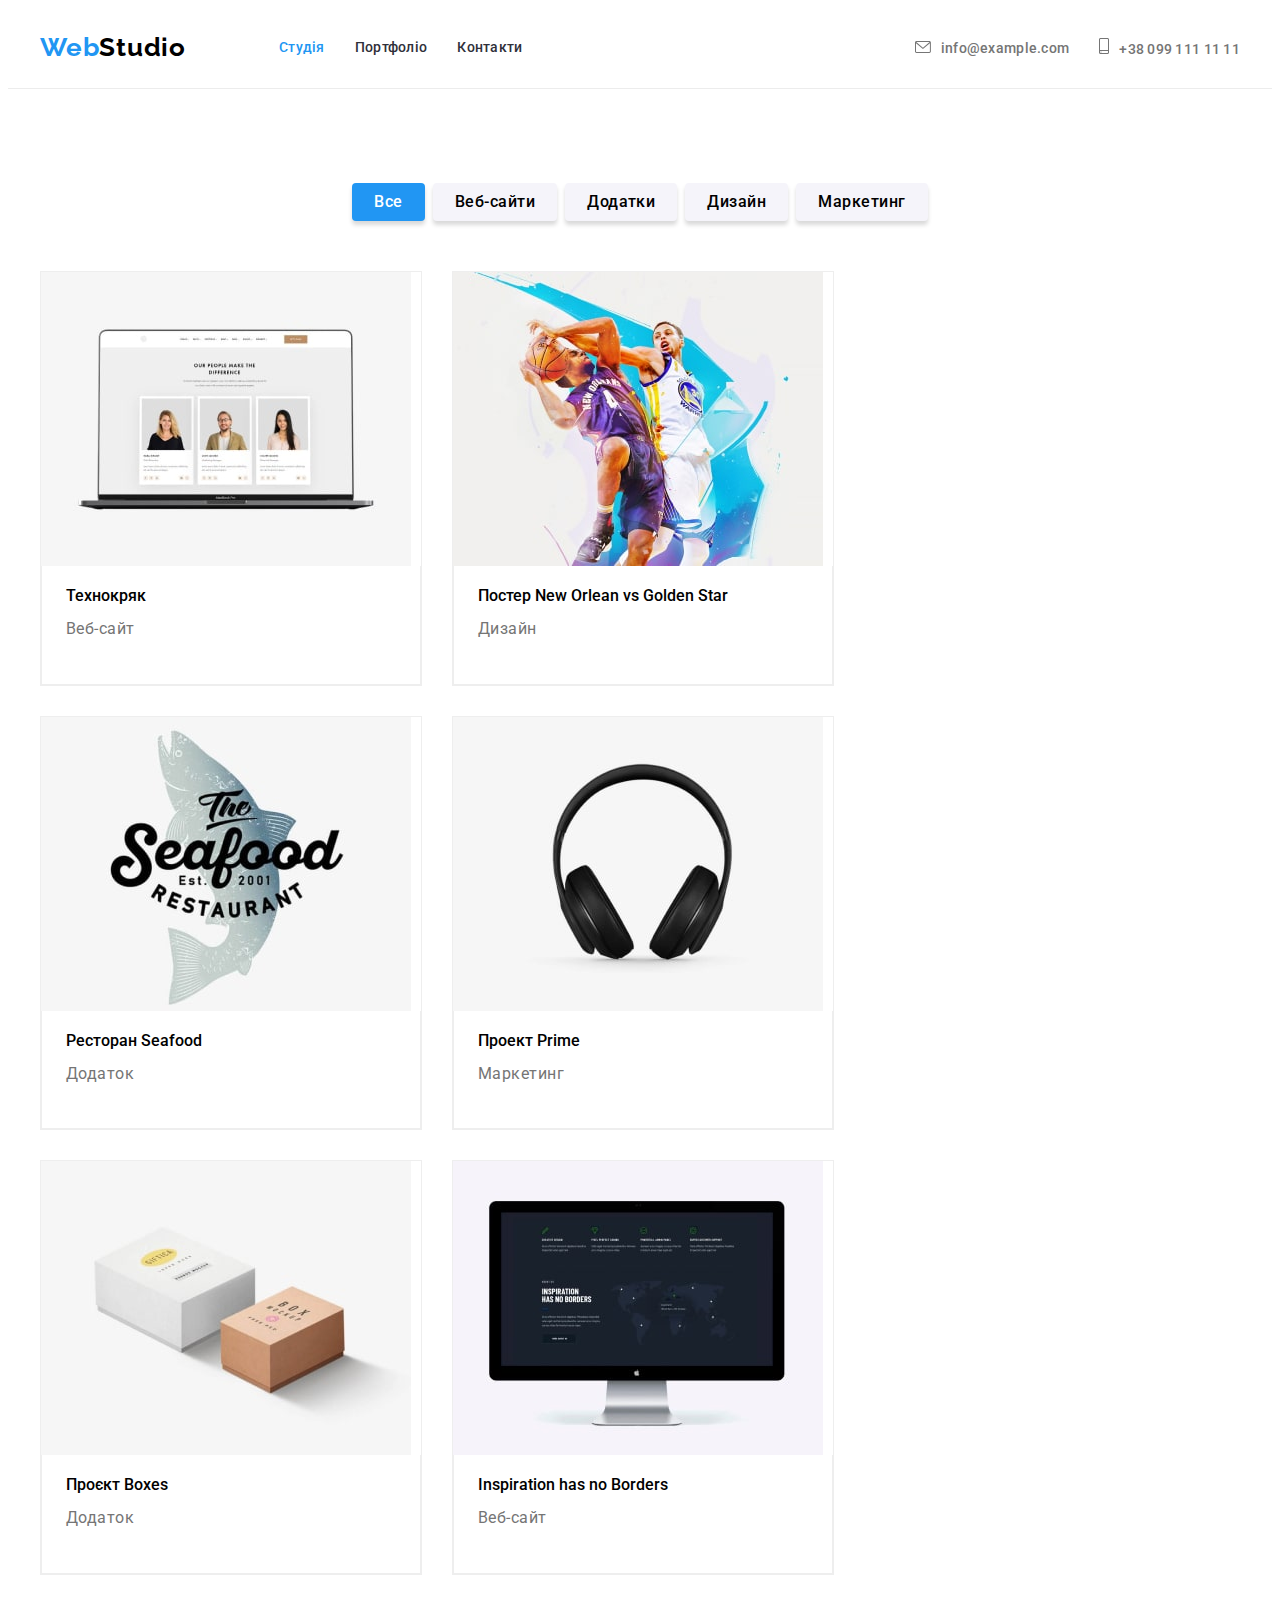
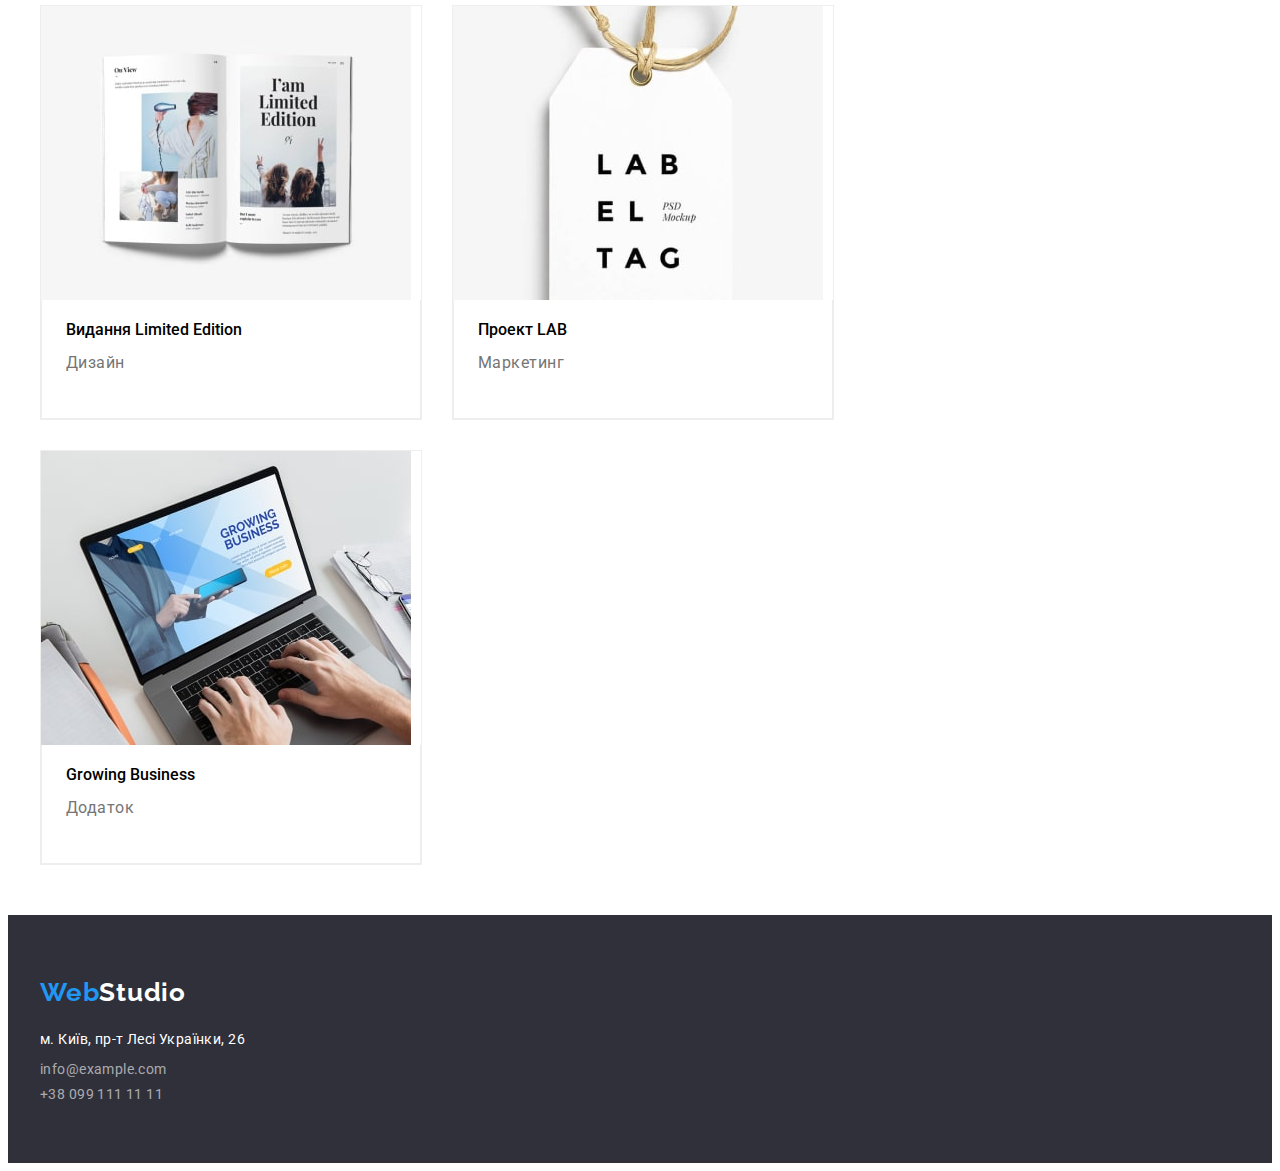
==== commit 5065259b: "add" ====
--- a/portfolio.html
+++ b/portfolio.html
@@ -41,10 +41,19 @@
 
    </ul>
    </nav>
-   <ul class="header-contact">
-           <li class="item"><a href="mailto:info@example.com" class="link">info@example.com</a></li>
-           <li class="item"><a href="tel:+380991111111" class="link">+38 099 111 11 11</a></li>
-       </ul>
+</nav>
+<ul class="header-contact">
+     <li class="item">
+         <a href="mailto:info@example.com" class="link">
+             <svg class="smartphone-icon icon" width="16" height="12">
+                 <use href="./images/icons.svg#icon-envelope-1"></use></svg>info@example.com</a></li>
+     <li class="item">
+         <a href="tel:+380991111111" class="link">
+             <svg class="smartphone-icon icon" width="10" height="16">
+                 <use href="./images/icons.svg#icon-smartphone-1">
+
+                 </use></svg>+38 099 111 11 11</a></li>
+ </ul>
    
    
 </div>
--- a/css/index.css
+++ b/css/index.css
@@ -5,8 +5,8 @@
     --title-text-color:#000000;
     --accent-color:#2196F3;
     --first-contrast-text-color: #757575; 
-    --second-contact-text-color:
-    --text-color: 
+    --second-contact-text-color:;
+    --text-color-contrast: #AFB1B8; 
     }
 
 
@@ -70,7 +70,7 @@
     padding-left: 15px;
     padding-right: 15px;
    
-   outline: 2px solid tomato;
+   /*outline: 2px solid tomato;*/
    
     width: 1200px;
     margin: 0 auto;
@@ -159,6 +159,15 @@
     margin-left: auto;
      gap: 30px;
 
+        }
+
+        .header-contact .icon{
+            margin-right:   10px;
+            
+        }
+
+        .header-contact .icon{
+           fill: #757575; 
         }
     
     
@@ -192,10 +201,21 @@
             text-align:left;
         }
     
-        .site-nav .link:focus,
+        .header-contact .link:focus,
     .header-contact .link:focus,
     .header-contact .link:focus{
-        color: var(--accent-color);
+        fill: var(--accent-color);
+        text-align:left;
+        
+    
+    }
+
+    
+
+    .header-contact .icon:focus,
+     .link:focus .icon,
+     .link:hover .icon{
+        fill: var(--accent-color);
         text-align:left;
         
     
@@ -285,13 +305,28 @@
         color: #FFFFFF;
     }
 
-    
-
     .hero-content{
-
+       max-width: 1600px;
+        height: 600px;
+        outline: 1ps solid black;
+        margin-left: auto;
+        margin-right: auto;
+        
+        background-repeat: no-repeat;
+        background-position: center;
+        background-size: cover;
+        background-image:linear-gradient( to right, rgba(47,48,58,0.5),
+                     rgba(47,48,58,0.5)), url(../images/img-header.jpg);
+    }
+    
+
+    .hero-content{
+        
         padding-top: 200px;
         padding-bottom: 200px;
         text-align: center;
+        
+
     }
 
 .hero-title{
@@ -383,6 +418,8 @@
 text-transform: uppercase;
 margin-bottom: 10px;
 color: #212121;
+padding-top: 30px;
+
 
 }
 .features-item {
@@ -396,6 +433,16 @@
 letter-spacing: 0.03em;
 
 color: #757575;
+}
+
+.features-box{
+    display: flex;
+    width: 270px;
+    height: 120px;
+    background: #F5F4FA;
+    border-radius: 4px;
+    align-items: center;
+    justify-content: center;
 }
 
 
@@ -447,6 +494,12 @@
     gap: 30px;
 }
 .team-item {
+    max-width: 270px;
+    background: #FFFFFF;
+    box-shadow: 0px 1px 3px rgba(0, 0, 0, 0.12),
+     0px 1px 1px rgba(0, 0, 0, 0.14),
+      0px 2px 1px rgba(0, 0, 0, 0.2);
+border-radius: 0px 0px 4px 4px;
 }
 .team-name {
     font-weight: 500;
@@ -455,7 +508,7 @@
 margin-top: 10px;
 margin-bottom: 10px;
 
-text-align: left;
+text-align: center;
 letter-spacing: 0.03em;
 
 color: #212121;
@@ -464,18 +517,97 @@
     font-weight: 400;
 font-size: 16px;
 line-height: 1.18;
-margin-bottom: 30px;
-
-
-text-align: left;
+margin-bottom: 16px;
+
+
+text-align: center;
 letter-spacing: 0.03em;
 
 color: #757575;
 }
 .team-social {
+    display: flex;
+    justify-content: center;
+    gap: 10px;
+   
+   
 }
 .social-item {
-}
+    padding-bottom: 30px;
+}
+.peter{
+    padding: 20px 24px;
+    
+}
+.team-item{
+    width: calc((100% - 60px) / 3);
+    background-color: var(--primary-text-color);
+    border: 1px solid #EEEEEE;}
+
+    .social-link{
+    width: 44px;
+    height: 44px;
+    border-radius: 50%;
+    background-color: var(--primary-text-color);
+    display: flex;
+    align-items: center;
+    justify-content: center;
+}
+
+.social-icon{
+    fill: #AFB1B8;
+}
+
+.social-link:hover,
+.social-link:focus{
+    background-color: var(--accent-color);
+}
+
+.social-link:hover .social-icon,
+.social-link:focus .social-icon{
+    fill: var(--primary-text-color);
+}
+
+
+
+
+/*===============================================CLIENTS=======================================================*/
+
+.client {
+}
+.container {
+}
+.client-title {
+    padding: 94px 50px;
+    text-align: center;
+    
+}
+.client-list {
+    display: flex;
+    flex-wrap: wrap;
+    gap: 30px;
+}
+.list {
+}
+.client-item {
+}
+.link {
+}
+.client-link {
+    display: flex;
+    justify-content: center;
+    align-items: center;
+    height: 92px;
+    width: calc((1170px - 150px) / 6);
+    background-color: var(--primary-text-color);
+    border: 1px solid var(--first-contrast-text-color);
+    border-radius: 4px;
+    color: var(--text-color-contrast);
+}
+.client-icon {
+    fill: currentColor;
+}
+
 
 
 /*===============================================FOOTER=======================================================*/
@@ -636,26 +768,24 @@
 
 
 
-.poster-title{
-   
-
-}
- width: 1230px;
-    padding-left: 15px;
-    padding-right: 15px;
-    margin-left: 0 auto;
-    outline: 2px solid tomato;
-
-.poster-title {
-    font-weight: 700;
-font-size: 18px;
-line-height: 2;
-margin-top: 20px;
-margin-bottom: 4px;
-letter-spacing: 0.06em;
-
-color: #212121;
-}
+
+   
+
+
+ 
+
+    .poster-title{
+    
+        
+        font-weight: 500;
+        color: var(--title-text-color);
+        margin-bottom: 10px;
+        font-size: 16px;
+        line-height: 19px;
+       
+    
+}
+
 .poster-text {
     font-weight: 400;
 font-size: 16px;
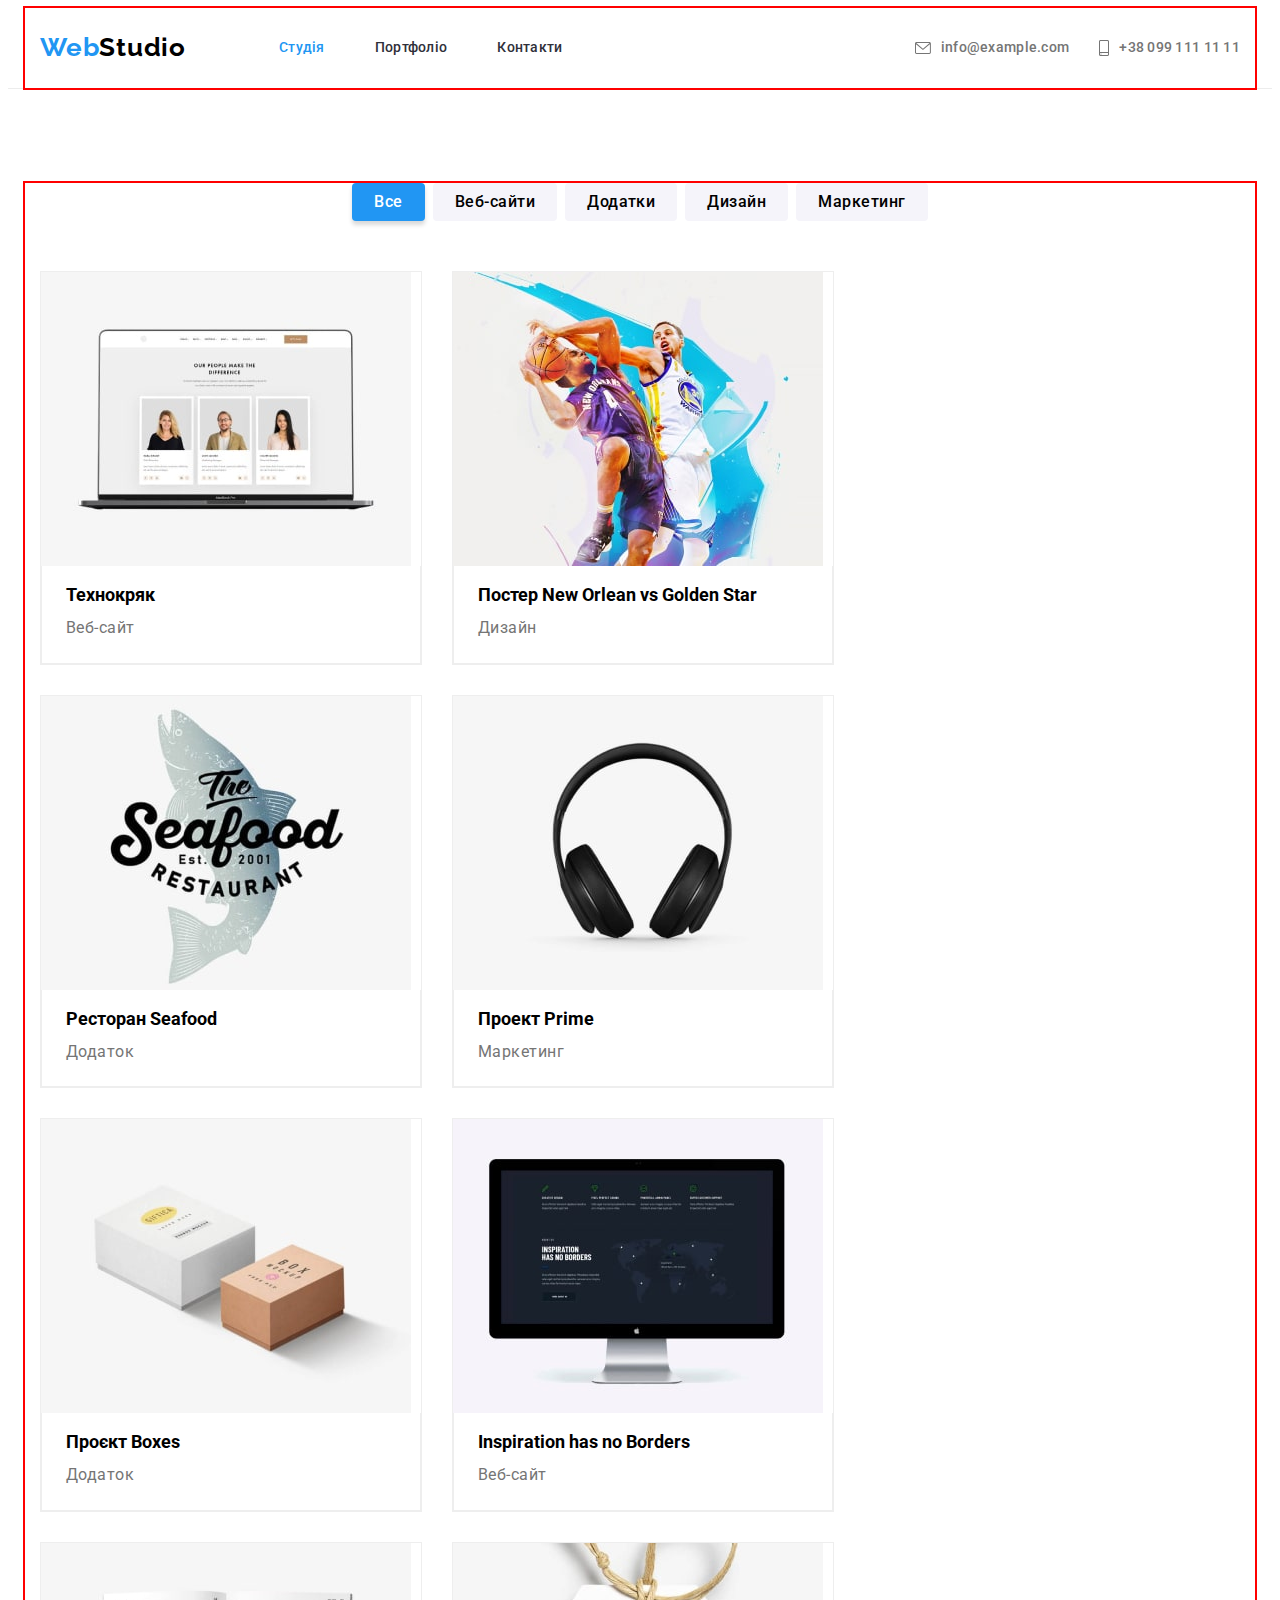
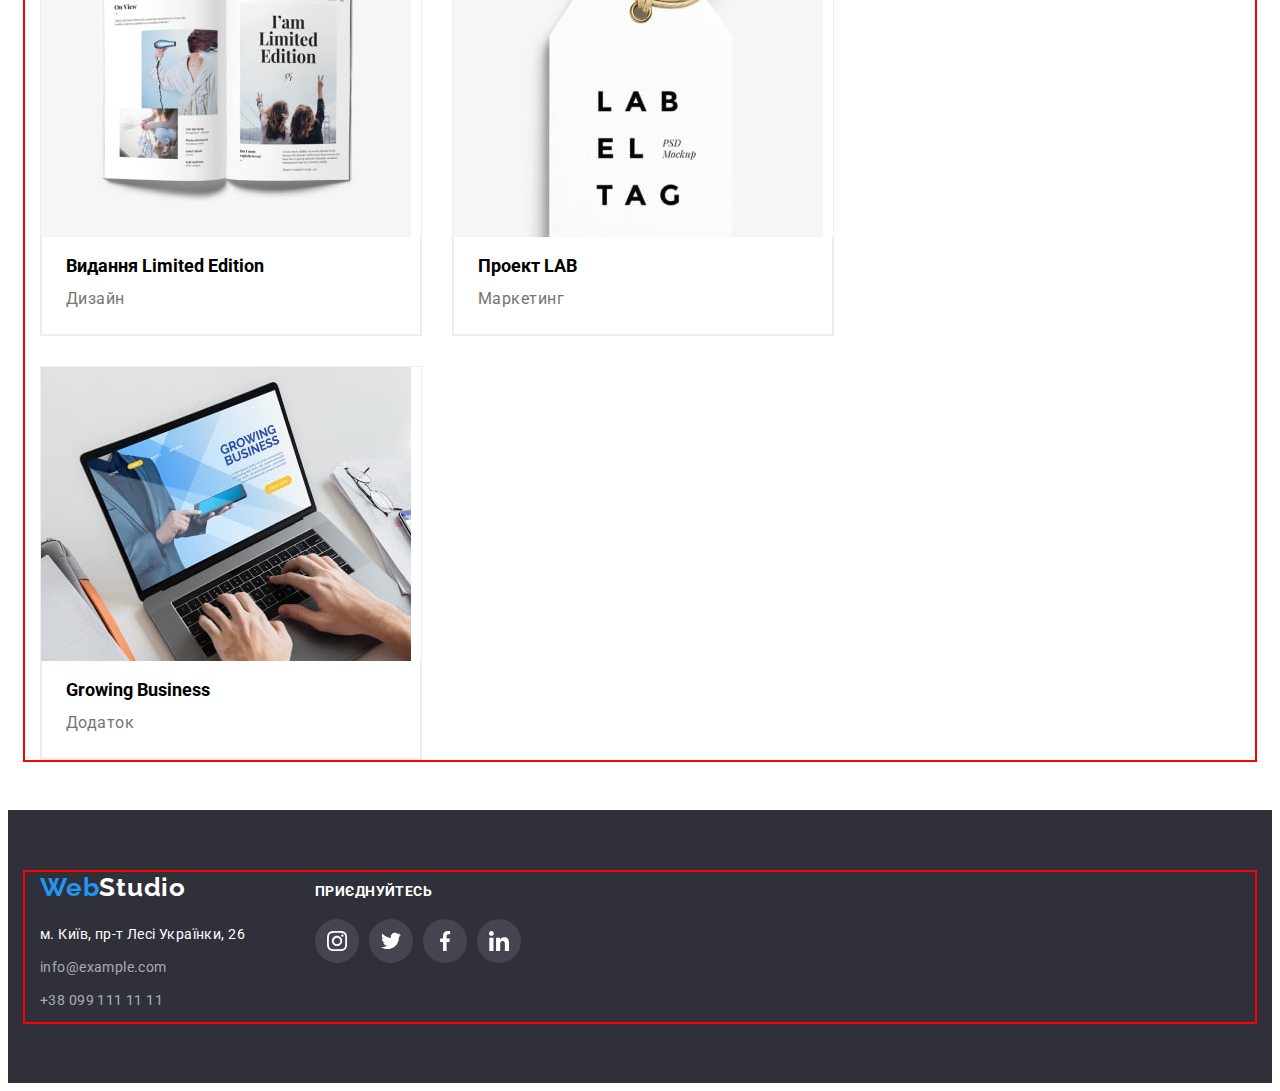
==== commit 23f34548: "yep" ====
--- a/portfolio.html
+++ b/portfolio.html
@@ -82,14 +82,14 @@
         <section>
             
            
-               <ul class="gallery list">
+               <ul class="gallery-list">
                 <li class="photo">
                    
                     <a> <img src="./images/portfolio1.jpg" width="370" height="294">
                         <div class="content">
                         <h3 class="poster-title">Технокряк</h3>
-                            <p class="poster-text">Веб-сайт</p></a>
-                        </div>
+                            <p class="poster-text">Веб-сайт</p>
+                        </div></a>
                     
                 </li>
                 <li class="photo">
@@ -97,8 +97,8 @@
                     <a><img src="./images/portfolio2.jpg" width="370" height="294">
                        <div class="content"> 
                         <h3 class="poster-title">Постер New Orlean vs Golden Star</h3>
-                            <p class="poster-text">Дизайн</p></a>
-                        </div>
+                            <p class="poster-text">Дизайн</p>
+                        </div></a>
                     
                 </li>
                 <li class="photo">
@@ -106,8 +106,8 @@
                     <a><img src="./images/portfolio3.jpg" width="370" height="294">
                      <div class="content">   
                         <h3 class="poster-title">Ресторан Seafood</h3>
-                            <p class="poster-text">Додаток</p></a>
-                        </div>
+                            <p class="poster-text">Додаток</p>
+                        </div></a>
                     
                 </li>
                 <li class="photo">
@@ -116,7 +116,7 @@
                         <h3 class="poster-title">Проект Prime</h3>
                             <p class="poster-text">Маркетинг</p>
                         
-                    </a></div>
+                    </div></a>
                 </li>
                 <li class="photo">
                     <a><img src="./images/portfolio5.jpg" width="370" height="294">
@@ -124,7 +124,7 @@
                         <h3 class="poster-title">Проєкт Boxes</h3>
                             <p class="poster-text">Додаток</p>
                         
-                    </a></div>
+                    </div></a>
                 </li>
                 <li class="photo">
                     <a><img src="./images/portfolio6.jpg" width="370" height="294">
@@ -132,7 +132,7 @@
                         <h3 class="poster-title">Inspiration has no Borders</h3>
                             <p class="poster-text">Веб-сайт</p>
                         
-                    </a></div>
+                    </div></a>
                 </li>
                 <li class="photo">
                     <a><img src="./images/portfolio7.jpg" width="370" height="294">
@@ -140,7 +140,7 @@
                         <h3 class="poster-title">Видання Limited Edition</h3>
                             <p class="poster-text">Дизайн</p>
                         
-                    </a></div>
+                    </div></a>
                 </li>
                 <li class="photo">
                     <a><img src="./images/portfolio8.jpg" width="370" height="294">
@@ -148,7 +148,7 @@
                         <h3 class="poster-title">Проект LAB</h3>
                             <p class="poster-text">Маркетинг</p>
                         
-                    </a></div>
+                    </div></a>
                 </li>
                 <li class="photo">
                     <a><img src="./images/portfolio9.jpg" width="370" height="294">
@@ -156,7 +156,7 @@
                         <h3 class="poster-title">Growing Business</h3>
                             <p class="poster-text">Додаток</p>
                         
-                    </a></div>
+                    </div></a>
                 </li>
                </ul>
            </div>
@@ -166,8 +166,9 @@
     </main>
 
     <footer class="footer">
+        
         <div class="container">
-       
+            <div class="footer-content">
             <a class="footer-logo" href="index.html">Web<span class="footer-logo-accent">Studio</span></a>
              <address class="footer-address">
                 <ul>
@@ -178,8 +179,53 @@
                     <li><a href="tel:+380991111111" class="footer-address-contact">+38 099 111 11 11</a></li>
                 </ul>
              </address>
-            
+            </div>
+             <div class="footer-social">
+                
+                    <p class="footer-title">приєднуйтесь</p>
+                    <ul class="footer-list list" >
+                    <li class="footer-item">
+                        <a class="footer-link" href="">
+                    <svg class="footer-icon" width="20" height="20">
+                        <use href="./images/icons.svg#icon-instagram"></use>
+                    </svg></a>
+
+                    </li>
+
+                    <li class="footer-item">
+                        <a class="footer-link" href="">
+                    <svg class="footer-icon" width="20" height="20">
+                        <use href="./images/icons.svg#icon-twitter"></use>
+                    </svg></a>
+
+                    </li>
+
+                    <li class="footer-item">
+                        <a class="footer-link" href="">
+                    <svg class="footer-icon" width="20" height="20">
+                        <use href="./images/icons.svg#icon-facebook"></use>
+                    </svg></a>
+
+                    </li>
+
+                    <li class="footer-item">
+                        <a class="footer-link" href="">
+                            <svg class="footer-icon" width="20" height="20">
+                                <use href="./images/icons.svg#icon-linkedin">  
+
+                                </use></svg>
+                        </a></li>
+
+                    
+                    
+
+
+
+                    </ul>
+             </div>
+           </div>
         </div> 
+         
     </footer>
 
 
--- a/css/index.css
+++ b/css/index.css
@@ -64,6 +64,9 @@
 
 
       
+
+
+      
 /*==========================================HEADER=================================================*/
 
 .container{
@@ -74,6 +77,7 @@
    
     width: 1200px;
     margin: 0 auto;
+    outline: 2px solid red;
 }
 
 .container.main {
@@ -83,14 +87,35 @@
    
 }
 
+.site-nav.list .link::after{
+content: '';
+
+display: block;
+width: 100%;
+height: 4px;
+background-color: #2196F3;
+position: absolute;
+left: 0;
+bottom: 0;
+display: none;
+border-radius: 2px;
+
+}
+
+.site-nav.list .link:hover::after{
+display: block;
+}
+
 
 
 
 .site-nav.list{
    
     display: flex;
-    gap: 30px;
-}
+    gap: 50px;
+}
+
+
 
 
 
@@ -135,6 +160,9 @@
         letter-spacing: 0.02em;
         
         color: var(--dark-bg-color)
+    }
+    .site-nav.list .link{
+        position: relative;
     }
 
     .current.link{
@@ -177,8 +205,8 @@
         
     .header-contact .link{
         
-        
-       
+        align-items: center;
+       display: flex;
         font-weight: 500;
         font-size: 14px;
         line-height: 1.14;
@@ -243,7 +271,7 @@
         border-radius: 4px;
 
         
-box-shadow: 0px 4px 4px rgba(0, 0, 0, 0.15);
+
 border-radius: 4px;
 
     }
@@ -255,31 +283,25 @@
         background-color: var(--primary-text-color);
 
         padding: 10px 32px 10px 32px;
-        
-        
-        
-    }
-
-    .button{
         color: var(--title-text-color);
-        background-color: var(--primary-text-color);
-       
-       
-
-        
-    }
+        
+        
+    }
+
+   
 
     .button-list .current,
     .button.secondary:hover,
     .button.secondary:focus{
         color: var(--primary-text-color);
         background-color: var(--accent-color);
+        box-shadow: 0px 4px 4px rgba(0, 0, 0, 0.15);
     }
 
 
     .button-list{
 
-        display: flex;
+    display: flex;
      margin-bottom: 50px;
      justify-content: center;
  
@@ -305,7 +327,7 @@
         color: #FFFFFF;
     }
 
-    .hero-content{
+    .hero{
        max-width: 1600px;
         height: 600px;
         outline: 1ps solid black;
@@ -360,7 +382,7 @@
         margin:auto;
         font-family: inherit;
         border-radius: 4px;
-        cursor: pointer;
+        
         border: transparent;
     font-size: 16px;
 
@@ -532,11 +554,9 @@
    
    
 }
-.social-item {
-    padding-bottom: 30px;
-}
+
 .peter{
-    padding: 20px 24px;
+    padding: 20px 30px;
     
 }
 .team-item{
@@ -573,44 +593,64 @@
 
 /*===============================================CLIENTS=======================================================*/
 
-.client {
-}
-.container {
-}
+
+
 .client-title {
-    padding: 94px 50px;
-    text-align: center;
-    
+   
+   
+    margin-bottom: 50px;
+    font-weight: 700;
+font-size: 36px;
+line-height: 1.16;
+text-align: center;
+letter-spacing: 0.03em;
+color: var(--title-text-color);
 }
 .client-list {
     display: flex;
-    flex-wrap: wrap;
+    justify-content: center;
     gap: 30px;
 }
 .list {
+    
 }
 .client-item {
 }
-.link {
-}
-.client-link {
+.client-size {
+    width: 100%;
+    height: 100%;
+    display: flex;
+    align-items: center;
+    justify-content: center;
+}
+
+
+.client-size {
     display: flex;
     justify-content: center;
     align-items: center;
+    cursor: pointer;
     height: 92px;
     width: calc((1170px - 150px) / 6);
     background-color: var(--primary-text-color);
-    border: 1px solid var(--first-contrast-text-color);
+    border: 1px solid var(--text-color-contrast);
     border-radius: 4px;
     color: var(--text-color-contrast);
 }
-.client-icon {
-    fill: currentColor;
-}
+.client-icon {fill: currentColor;}
+
+.client-icon {fill: currentColor;}
+.client-size:hover, .client-size:focus {
+    border-color: var(--accent-color);
+    color: var(--accent-color);
+}
+
+
 
 
 
 /*===============================================FOOTER=======================================================*/
+
 
 
 .footer {
@@ -619,6 +659,15 @@
     padding-top: 62px;
     padding-bottom:  61px;
 }
+
+.footer .container {
+    display: flex;
+    align-items: baseline;
+}
+
+
+
+
 .footer-logo {
     
     font-family: 'Raleway';
@@ -653,7 +702,12 @@
 
 
 .footer-address {
-    
+    font-style: normal;
+    font-size: 14px;
+    line-height: 1.71;
+    letter-spacing: 0.03em;
+    margin-bottom: 9px;
+    display: block;
     margin-top: 20px;
 }
 .pre-address {
@@ -668,9 +722,7 @@
     color: #FFFFFF;
     
 }
-.contact {
-    
-}
+
 
 
 .footer-address-contact{
@@ -715,6 +767,60 @@
 
 }
 
+.footer-social{
+
+    
+        
+        margin-left: 70px;
+    
+}
+
+.footer-link{
+    width: 44px;
+    height: 44px;
+    border-radius: 50%;
+    display: flex;
+    justify-content: center;
+    align-items: center;
+    fill: #FFFFFF;
+    background-color: rgb(255,255,255,10%);
+}
+
+.footer-title{    
+    margin-bottom: 20px;
+    font-weight: 700;
+    font-size: 14px;
+    line-height: 1.143;
+    letter-spacing: 0.03em;
+    text-transform: uppercase;
+    color: #FFFFFF;
+    margin-bottom: 20px;
+}
+
+
+
+
+    .footer-social{
+        margin-left: 70px;
+    }
+
+    .footer-list {
+        display: flex;
+    justify-content: center;
+    gap: 10px;
+    }
+
+
+    .footer-link:hover,
+.footer-link:focus{
+    background-color: var(--accent-color);
+}
+
+.footer-link:hover .footer-icon,
+.footer-link:focus .footer-icon{
+    fill: var(--primary-text-color);
+}
+
 
 
 
@@ -727,7 +833,7 @@
     margin-bottom: 50px;
 }
 
-.gallery.list{
+.gallery-list{
     display: flex;
     flex-wrap: wrap;
     gap: 30px;
@@ -739,6 +845,7 @@
     width: calc((100% - 60px) / 3);
     background-color: var(--primary-text-color);
     border: 1px solid #EEEEEE;
+    cursor: pointer;
 }
 
 .content {
@@ -777,11 +884,11 @@
     .poster-title{
     
         
-        font-weight: 500;
+        font-weight: 700;
         color: var(--title-text-color);
         margin-bottom: 10px;
-        font-size: 16px;
-        line-height: 19px;
+        font-size: 18px;
+        line-height: 18px;
        
     
 }
@@ -791,19 +898,24 @@
 font-size: 16px;
 line-height: 1.8;
 
-margin-bottom: 20px;
+
 letter-spacing: 0.03em;
 
 color: #757575;
 }
 
 
-.gallery.list .content {
+.gallery-list .content {
     padding: 20px 24px;
     border: 1px solid #eeeeee;
     border-top: none;
-}
-
-
-
-
+    cu
+}
+
+.gallery-list .photo:hover, .gallery-list .photo:focus {
+    box-shadow: 0px 1px 1px rgba(0, 0, 0, 0.12), 0px 4px 4px rgba(0, 0, 0, 0.06), 1px 4px 6px rgba(0, 0, 0, 0.16);
+}
+
+
+
+
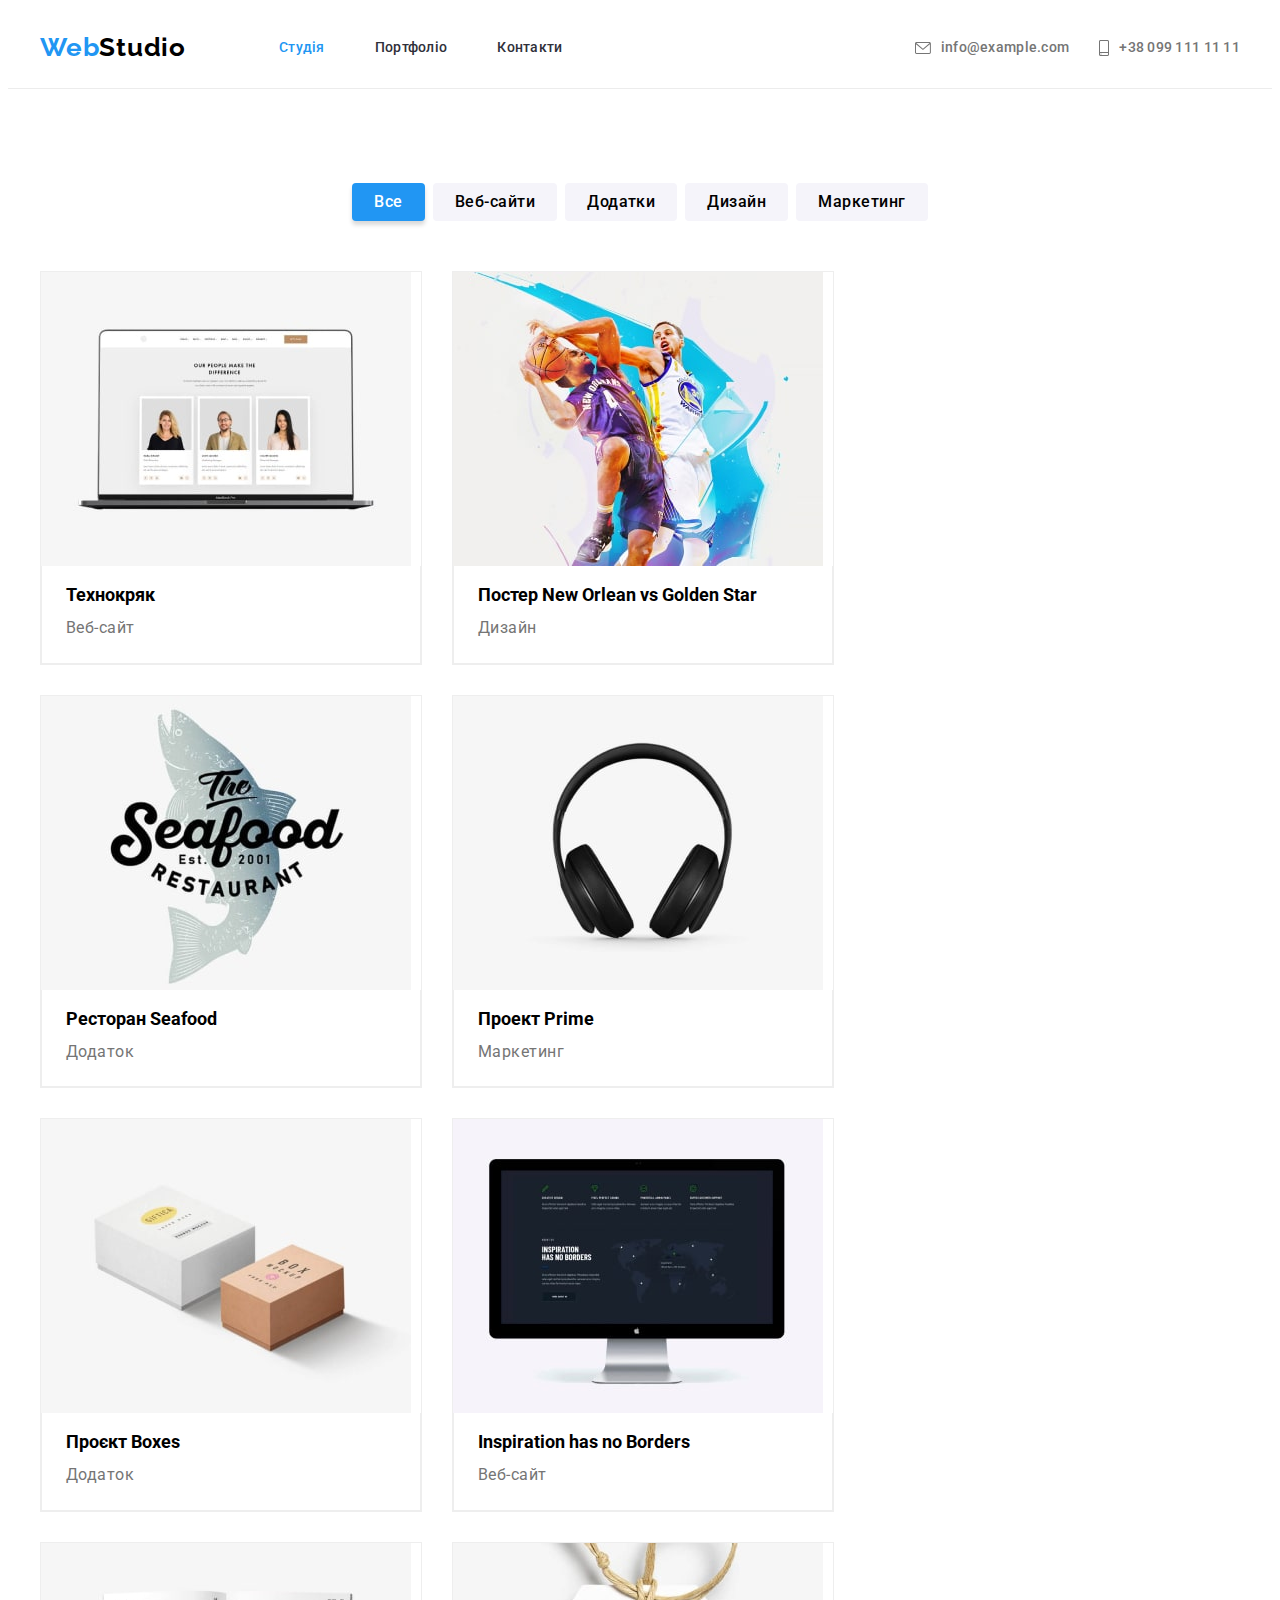
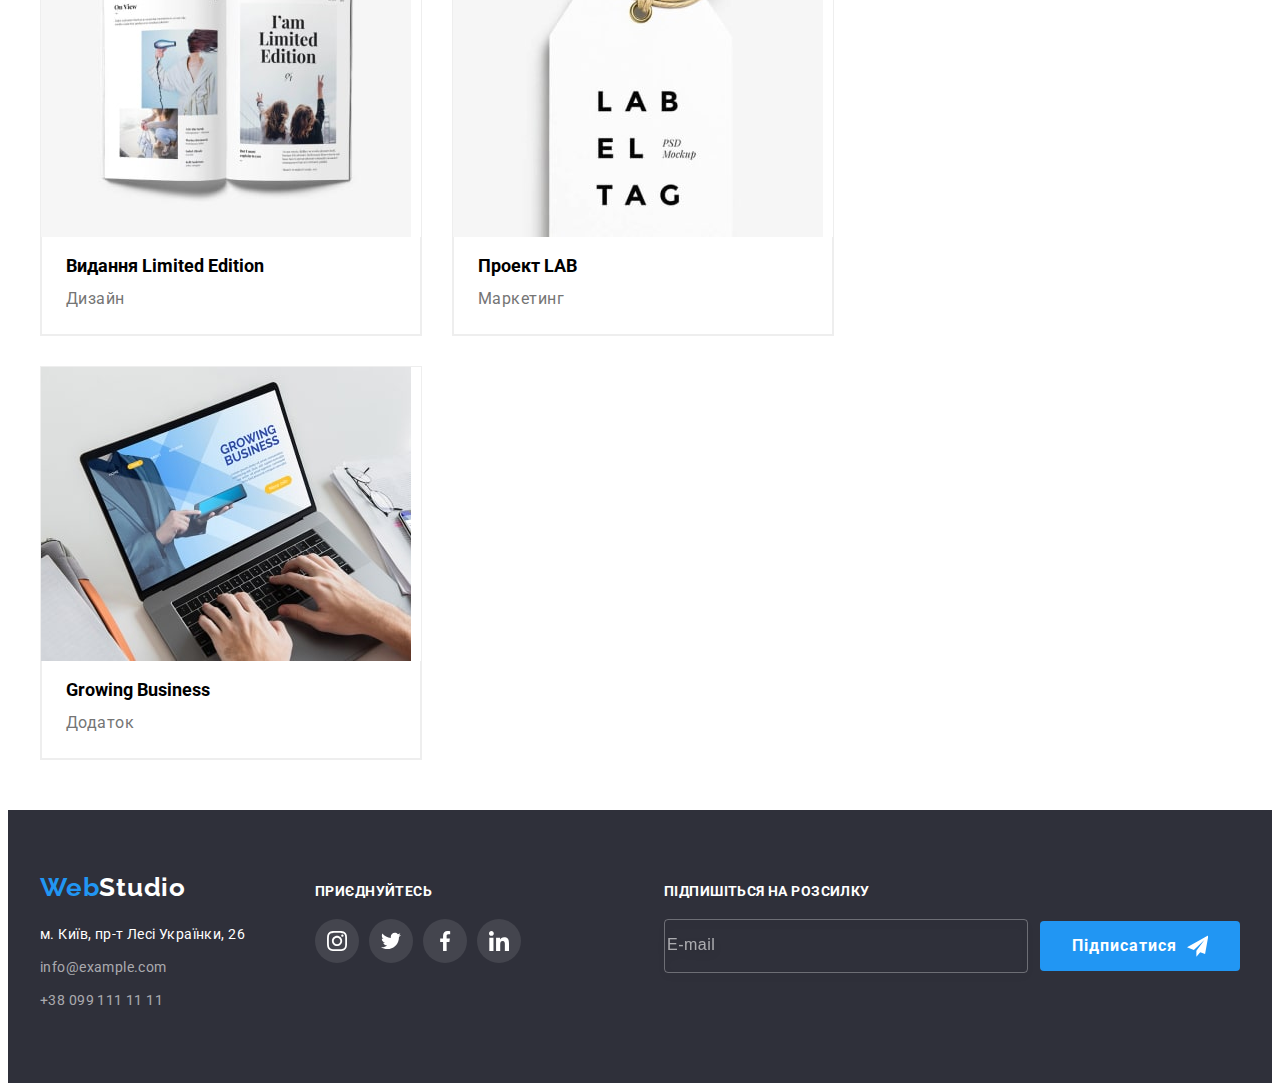
==== commit 57f23315: "added" ====
--- a/portfolio.html
+++ b/portfolio.html
@@ -83,9 +83,12 @@
             
            
                <ul class="gallery-list">
-                <li class="photo">
-                   
-                    <a> <img src="./images/portfolio1.jpg" width="370" height="294">
+                <li class="photo"><div> 
+                    <div class="portfolio-wrap">
+                    <img src="./images/portfolio1.jpg" width="370" height="294">
+                        <p class="portfolio-text">Ресурс пропонує комплексні пропозиції з різним рівнем функціоналу та сервісів. 
+                            Все це дозволить відвідувачу отримати вичерпні відомості про компанію чи приватну особу.</p>
+                        </div>
                         <div class="content">
                         <h3 class="poster-title">Технокряк</h3>
                             <p class="poster-text">Веб-сайт</p>
@@ -93,8 +96,11 @@
                     
                 </li>
                 <li class="photo">
-                    
+                    <div class="portfolio-wrap">
                     <a><img src="./images/portfolio2.jpg" width="370" height="294">
+                        <p class="portfolio-text">Ресурс пропонує комплексні пропозиції з різним рівнем функціоналу та сервісів. 
+                            Все це дозволить відвідувачу отримати вичерпні відомості про компанію чи приватну особу.</p>
+                        </div>
                        <div class="content"> 
                         <h3 class="poster-title">Постер New Orlean vs Golden Star</h3>
                             <p class="poster-text">Дизайн</p>
@@ -102,8 +108,11 @@
                     
                 </li>
                 <li class="photo">
-                    
+                    <div class="portfolio-wrap">
                     <a><img src="./images/portfolio3.jpg" width="370" height="294">
+                        <p class="portfolio-text">Ресурс пропонує комплексні пропозиції з різним рівнем функціоналу та сервісів. 
+                            Все це дозволить відвідувачу отримати вичерпні відомості про компанію чи приватну особу.</p>
+                            </div>
                      <div class="content">   
                         <h3 class="poster-title">Ресторан Seafood</h3>
                             <p class="poster-text">Додаток</p>
@@ -111,7 +120,11 @@
                     
                 </li>
                 <li class="photo">
+                    <div class="portfolio-wrap">
                     <a><img src="./images/portfolio4.jpg" width="370" height="294">
+                        <p class="portfolio-text">Ресурс пропонує комплексні пропозиції з різним рівнем функціоналу та сервісів. 
+                            Все це дозволить відвідувачу отримати вичерпні відомості про компанію чи приватну особу.</p>
+                            </div>
                         <div class="content"> 
                         <h3 class="poster-title">Проект Prime</h3>
                             <p class="poster-text">Маркетинг</p>
@@ -119,7 +132,11 @@
                     </div></a>
                 </li>
                 <li class="photo">
+                    <div class="portfolio-wrap">
                     <a><img src="./images/portfolio5.jpg" width="370" height="294">
+                        <p class="portfolio-text">Ресурс пропонує комплексні пропозиції з різним рівнем функціоналу та сервісів. 
+                            Все це дозволить відвідувачу отримати вичерпні відомості про компанію чи приватну особу.</p>
+                            </div>
                         <div class="content"> 
                         <h3 class="poster-title">Проєкт Boxes</h3>
                             <p class="poster-text">Додаток</p>
@@ -127,7 +144,11 @@
                     </div></a>
                 </li>
                 <li class="photo">
+                    <div class="portfolio-wrap">
                     <a><img src="./images/portfolio6.jpg" width="370" height="294">
+                        <p class="portfolio-text">Ресурс пропонує комплексні пропозиції з різним рівнем функціоналу та сервісів. 
+                            Все це дозволить відвідувачу отримати вичерпні відомості про компанію чи приватну особу.</p>
+                            </div>
                         <div class="content"> 
                         <h3 class="poster-title">Inspiration has no Borders</h3>
                             <p class="poster-text">Веб-сайт</p>
@@ -135,7 +156,11 @@
                     </div></a>
                 </li>
                 <li class="photo">
+                    <div class="portfolio-wrap">
                     <a><img src="./images/portfolio7.jpg" width="370" height="294">
+                        <p class="portfolio-text">Ресурс пропонує комплексні пропозиції з різним рівнем функціоналу та сервісів. 
+                            Все це дозволить відвідувачу отримати вичерпні відомості про компанію чи приватну особу.</p>
+                           </div> 
                         <div class="content"> 
                         <h3 class="poster-title">Видання Limited Edition</h3>
                             <p class="poster-text">Дизайн</p>
@@ -143,7 +168,11 @@
                     </div></a>
                 </li>
                 <li class="photo">
+                    <div class="portfolio-wrap">
                     <a><img src="./images/portfolio8.jpg" width="370" height="294">
+                        <p class="portfolio-text">Ресурс пропонує комплексні пропозиції з різним рівнем функціоналу та сервісів. 
+                            Все це дозволить відвідувачу отримати вичерпні відомості про компанію чи приватну особу.</p>
+                            </div>
                         <div class="content"> 
                         <h3 class="poster-title">Проект LAB</h3>
                             <p class="poster-text">Маркетинг</p>
@@ -151,7 +180,11 @@
                     </div></a>
                 </li>
                 <li class="photo">
+                    <div class="portfolio-wrap">
                     <a><img src="./images/portfolio9.jpg" width="370" height="294">
+                        <p class="portfolio-text">Ресурс пропонує комплексні пропозиції з різним рівнем функціоналу та сервісів. 
+                            Все це дозволить відвідувачу отримати вичерпні відомості про компанію чи приватну особу.</p>
+                            </div>
                         <div class="content"> 
                         <h3 class="poster-title">Growing Business</h3>
                             <p class="poster-text">Додаток</p>
@@ -165,68 +198,89 @@
         </section>
     </main>
 
-    <footer class="footer">
+  <!--==================================FOOTER=========================================-->
+    
+  <footer class="footer">
         
-        <div class="container">
-            <div class="footer-content">
-            <a class="footer-logo" href="index.html">Web<span class="footer-logo-accent">Studio</span></a>
-             <address class="footer-address">
-                <ul>
-                <li><a href="https://goo.gl/maps/PpddBH2XxNR83ZDW7" target="_blank" rel="noopener noreferrer nofollow" class="footer-address-link">м. Київ, пр-т Лесі Українки, 26</a></li>
-    
+    <div class="container">
+        <div class="footer-content">
+        <a class="footer-logo" href="index.html">Web<span class="footer-logo-accent">Studio</span></a>
+         <address class="footer-address">
+            <ul>
+            <li><a href="https://goo.gl/maps/PpddBH2XxNR83ZDW7" target="_blank" rel="noopener noreferrer nofollow" class="footer-address-link">м. Київ, пр-т Лесі Українки, 26</a></li>
+
+            
+                <li><a href="mailto:info@example.com" class="footer-address-contact">info@example.com</a></li>
+                <li><a href="tel:+380991111111" class="footer-address-contact">+38 099 111 11 11</a></li>
+            </ul>
+         </address>
+        </div>
+         <div class="footer-social">
+            
+                <p class="footer-title">приєднуйтесь</p>
+                <ul class="footer-list list" >
+                <li class="footer-item">
+                    <a class="footer-link" href="">
+                <svg class="footer-icon" width="20" height="20">
+                    <use href="./images/icons.svg#icon-instagram"></use>
+                </svg></a>
+
+                </li>
+
+                <li class="footer-item">
+                    <a class="footer-link" href="">
+                <svg class="footer-icon" width="20" height="20">
+                    <use href="./images/icons.svg#icon-twitter"></use>
+                </svg></a>
+
+                </li>
+
+                <li class="footer-item">
+                    <a class="footer-link" href="">
+                <svg class="footer-icon" width="20" height="20">
+                    <use href="./images/icons.svg#icon-facebook"></use>
+                </svg></a>
+
+                </li>
+
+                <li class="footer-item">
+                    <a class="footer-link" href="">
+                        <svg class="footer-icon" width="20" height="20">
+                            <use href="./images/icons.svg#icon-linkedin">  
+
+                            </use></svg>
+                    </a></li>
+
                 
-                    <li><a href="mailto:info@example.com" class="footer-address-contact">info@example.com</a></li>
-                    <li><a href="tel:+380991111111" class="footer-address-contact">+38 099 111 11 11</a></li>
+                
+
+
+
                 </ul>
-             </address>
-            </div>
-             <div class="footer-social">
-                
-                    <p class="footer-title">приєднуйтесь</p>
-                    <ul class="footer-list list" >
-                    <li class="footer-item">
-                        <a class="footer-link" href="">
-                    <svg class="footer-icon" width="20" height="20">
-                        <use href="./images/icons.svg#icon-instagram"></use>
-                    </svg></a>
-
-                    </li>
-
-                    <li class="footer-item">
-                        <a class="footer-link" href="">
-                    <svg class="footer-icon" width="20" height="20">
-                        <use href="./images/icons.svg#icon-twitter"></use>
-                    </svg></a>
-
-                    </li>
-
-                    <li class="footer-item">
-                        <a class="footer-link" href="">
-                    <svg class="footer-icon" width="20" height="20">
-                        <use href="./images/icons.svg#icon-facebook"></use>
-                    </svg></a>
-
-                    </li>
-
-                    <li class="footer-item">
-                        <a class="footer-link" href="">
-                            <svg class="footer-icon" width="20" height="20">
-                                <use href="./images/icons.svg#icon-linkedin">  
-
-                                </use></svg>
-                        </a></li>
-
-                    
-                    
-
-
-
-                    </ul>
-             </div>
+         </div>
+         <div class="form-subscrip">
+            <p class="footer-title">Підпишіться на розсилку</p>
+            <form class="footer-form">
+                <input type="email" name="email" placeholder="E-mail" class="footer-email">
+                <button type="submit" class="button primary btn">
+                    Підписатися
+                <svg class="telega-icon" width="24" height="24">
+                    <use href="./images/icons.svg#icon-icon-send"></use>
+                </svg>
+                </button>
+            </form>
+
            </div>
-        </div> 
-         
-    </footer>
+       </div>
+    </div> 
+     
+</footer>
+
+<!=============================================================================================>
+
+
+
+    
 
 
 
--- a/css/index.css
+++ b/css/index.css
@@ -5,8 +5,9 @@
     --title-text-color:#000000;
     --accent-color:#2196F3;
     --first-contrast-text-color: #757575; 
-    --second-contact-text-color:;
+    
     --text-color-contrast: #AFB1B8; 
+    --duration: 250ms;
     }
 
 
@@ -43,6 +44,7 @@
     }
     ul {
         list-style: none;
+        
     }
 
     .visually-hidden {
@@ -77,7 +79,7 @@
    
     width: 1200px;
     margin: 0 auto;
-    outline: 2px solid red;
+    
 }
 
 .container.main {
@@ -385,13 +387,14 @@
         
         border: transparent;
     font-size: 16px;
+    
 
    }
 
    .button.primary:hover,
    .button.primary:focus{
     background-color: rgba(24, 140, 232, 1);
-    color:  var(--first-contrast-text-color);
+    color: var(--primary-text-color);
    
    }
 
@@ -429,9 +432,7 @@
     }
 
 
-.features-list {
-    
-}
+
 .features-title {
 font-weight: 700;
 font-size: 14px;
@@ -444,8 +445,7 @@
 
 
 }
-.features-item {
-}
+
 .features-text {
     font-weight: 400;
 font-size: 14px;
@@ -473,7 +473,32 @@
 .section-list{
     display: flex;
     gap: 30px;
-}
+    justify-content: center;
+    position: relative;
+
+}
+
+
+.picture{
+    display: flex;
+  width: 370px;
+  position: absolute;
+  bottom: 0;
+  height: 70px;
+  align-items: center;
+  font-weight: 700;
+  font-size: 14px;
+  line-height: 1. 14;
+  letter-spacing: 0.03em;
+  text-transform: uppercase;
+
+  color: var(--primary-text-color);
+  background-color: rgba(47, 48, 58, 0.8);
+
+  justify-content: center;
+  
+}
+
 
 
 .section {
@@ -489,10 +514,8 @@
 margin-bottom: 50px;
 color: #212121;
 }
-.section-list {
-}
-.srction-item {
-}
+
+
 
 
 /*=============================================TEAM=========================================================*/
@@ -611,11 +634,8 @@
     justify-content: center;
     gap: 30px;
 }
-.list {
-    
-}
-.client-item {
-}
+
+
 .client-size {
     width: 100%;
     height: 100%;
@@ -822,7 +842,60 @@
 }
 
 
-
+/*============================================FORM-SUBSCRIP================================================*/
+
+
+.form-subscrip{
+    margin-left: auto;
+}
+
+.footer-form{
+    display: flex;
+}
+
+.footer-email{
+    width:358px;
+    height: 50px;
+    margin-right: 12px;
+    
+    color: var(--primary-text-color);
+    background-color: transparent;
+    border: 1px solid rgba(255, 255, 255, 0.3);
+filter: drop-shadow(0px 4px 4px rgba(0, 0, 0, 0.15));
+border-radius: 4px;
+
+}
+
+.telega-icon{
+    fill: var(--primary-text-color);
+}
+
+    .footer-form button {
+        width: 200px;
+        height: 50px;
+
+        display: flex;
+        justify-content: center;
+        gap: 10px;
+    
+}
+
+
+
+.footer-email:hover, .footer-email:focus {
+    border-color: var(--accent-color);
+    outline: transparent;
+}
+
+.footer-email::placeholder {
+    font-weight: 400;
+    font-size: 16px;
+    line-height: 1.25;
+
+    letter-spacing: 0.03em;
+    
+    color: rgba(255, 255, 255, 0.6);
+}
 
 
 /*=========================================GALLERY===============================================*/
@@ -846,6 +919,7 @@
     background-color: var(--primary-text-color);
     border: 1px solid #EEEEEE;
     cursor: pointer;
+    
 }
 
 .content {
@@ -909,7 +983,7 @@
     padding: 20px 24px;
     border: 1px solid #eeeeee;
     border-top: none;
-    cu
+    
 }
 
 .gallery-list .photo:hover, .gallery-list .photo:focus {
@@ -919,3 +993,256 @@
 
 
 
+.portfolio-text{
+    position: absolute;
+    top: 0;
+    left: 0;
+    color: var(--primary-text-color);
+    font-weight: 400;
+    line-height: 1.5;
+    background-color:  rgba(33, 150, 243, 0.9);
+ padding: 40px;
+height: 100%;
+transform: translateY(100%);
+transition: transform 300ms linear;
+overflow: auto;
+
+}
+
+.portfolio-wrap{
+    position: relative;
+    overflow: hidden;
+    
+}
+
+.photo:hover .portfolio-text{
+    transform: translateY(0);
+}
+
+
+
+/*-==========================================MODAL=====================================================-*/
+
+.backdrop{
+    width: 100%;
+    height: 100%;
+    position: fixed;
+    top:0;
+    background-color: rgba(0, 0, 0, 0.2);
+    transition: opasity 300ms linear,  visibility 300ms linear;
+    transition: opacity 250ms cubic-bezier(0.4, 0, 0.2, 1), visibility 250ms cubic-bezier(0.4, 0, 0.2, 1);
+}
+
+.modal{
+    width: 528px;
+    min-height:  581px;
+    background-color: var(--primary-text-color);
+    position: absolute;
+    top: 50%;
+    left: 50%;
+    transform: translate(-50%,-50%);
+    transition: transform 250ms cubic-bezier(0.4, 0, 0.2, 1), opacity 250ms cubic-bezier(0.4, 0, 0.2, 1);
+    padding: 40px;
+}
+
+
+
+.modal-form{
+    font-weight: 400;
+    font-size: 12px;
+    line-height: 1.166;
+    letter-spacing: 0.01em;
+    color: #757575;
+}
+
+.modal-title{
+    font-weight: 700;
+font-size: 20px;
+text-align: center;
+margin-bottom: 20px;
+}
+
+
+
+.input-wrap{
+    position: relative;
+   
+    
+   
+
+}
+
+.modal-label-text {
+  font-size: 12px;
+ 
+  display: block;
+  position: relative;
+  margin-top: 10px;
+  margin-bottom: 4px;
+}
+
+.modal-field {
+    
+    position: relative;
+    margin-top: 10px;
+    margin-bottom: 4px;
+    
+  }
+
+  .check-text{
+    font-size: 14px;
+    color:var(--text-color-contrast);
+    display: flex;
+    align-items: center;
+    justify-content: center;
+  }
+
+  .check-text span{
+    content: '';
+    width: 16px;
+    height:15px;
+    border: 2px solid var(--dark-bg-color);
+    border-radius: 2px;
+    margin-right: 5px;
+    display: flex;
+    align-items: center;
+    justify-content: center;
+    fill: transparent;
+  }
+
+  .input-check:checked + .check-text span{
+    border-color: transparent;
+    background-color: var(--accent-color);
+    fill: var(--primary-text-color);
+  }
+
+
+  .input-check:focus + .check-text span{
+    border-color:var(--accent-color);
+    
+    
+  }
+
+  /*.check-text::before{
+    content: '';
+    width: 16px;
+    height:15px;
+    border: 2px solid var(--dark-bg-color);
+    border-radius: 2px;
+    margin-right: 5px;
+   
+  }
+
+  .input-check:checked + .check-text::before{
+    background-color: var(--accent-color);
+    background-image: url(../images/icon-check.svg);
+    background-position: center;
+    background-repeat: no-repeat;
+    border-color: transparent;
+
+  }*/
+
+
+  .modal-input{
+    width: 100%;
+    height: 40px;
+    padding-left: 42px;
+    /* cursor: pointer; */
+    border: 1px solid rgba(33, 33, 33, 0.2);
+    border-radius: 4px;
+    outline: transparent;
+    transition: border-color 250ms cubic-bezier(0.4, 0, 0.2, 1);
+}
+
+.modal-input:hover,
+ .modal-input:focus {border-color: var(--accent-color);}
+
+.modal-input:hover + .modal-input-icon,
+ .modal-input:focus + .modal-input-icon 
+  {fill: var(--accent-color);}
+
+.modal-check{
+    
+        position: relative;
+        text-align: center;
+        margin-top: 20px;
+        margin-bottom: 30px;
+    
+}
+
+
+
+
+
+  .modal-comment{
+    width: 100%;
+    height: 120px;
+    border: 1px solid rgba(33, 33, 33, 0.2);
+    border-radius: 5px;
+    resize: none;
+    padding: 10px;
+    color: rgba(117, 117, 117, 0.5);
+    outline: none;
+    transition: border-color 250ms cubic-bezier(0.4, 0, 0.2, 1);
+    
+  }
+
+
+.terms{
+    color: var(--accent-color);
+    padding-left: 4px;
+    text-decoration:underline
+}
+
+
+.modal-input-icon{
+    position: absolute;
+    top: 50%;
+    left: 12px;
+    transform: translateY(-50%);
+    transition: fill var(--duration) var(--timing-function);
+
+}
+
+.modal-input::placeholder 
+{
+font-size: 14px;
+color: var(--first-contrast-text-color);
+}
+
+.modal-comment::placeholder{
+    color: rgba(117, 117, 117, 0.5);
+    font-size: 14px;
+}
+
+.modal-comment:hover, 
+.modal-comment:focus {border-color: var(--accent-color);}
+
+
+
+.modal-btn{
+    width: 30px;
+    height: 30px;
+    border: 1px solid rgba(0, 0, 0, 0.1);
+    border-radius: 50%;
+    background-color: transparent;
+    position: absolute;
+    right : 10px;
+    top: 10px;
+    display: flex;
+    align-items: center;
+    justify-content: center;
+    padding: 0;
+    cursor: pointer;
+
+}
+
+.is-hidden{
+    opacity: 0;
+    visibility: hidden;
+    pointer-events: none;
+}
+
+
+
+
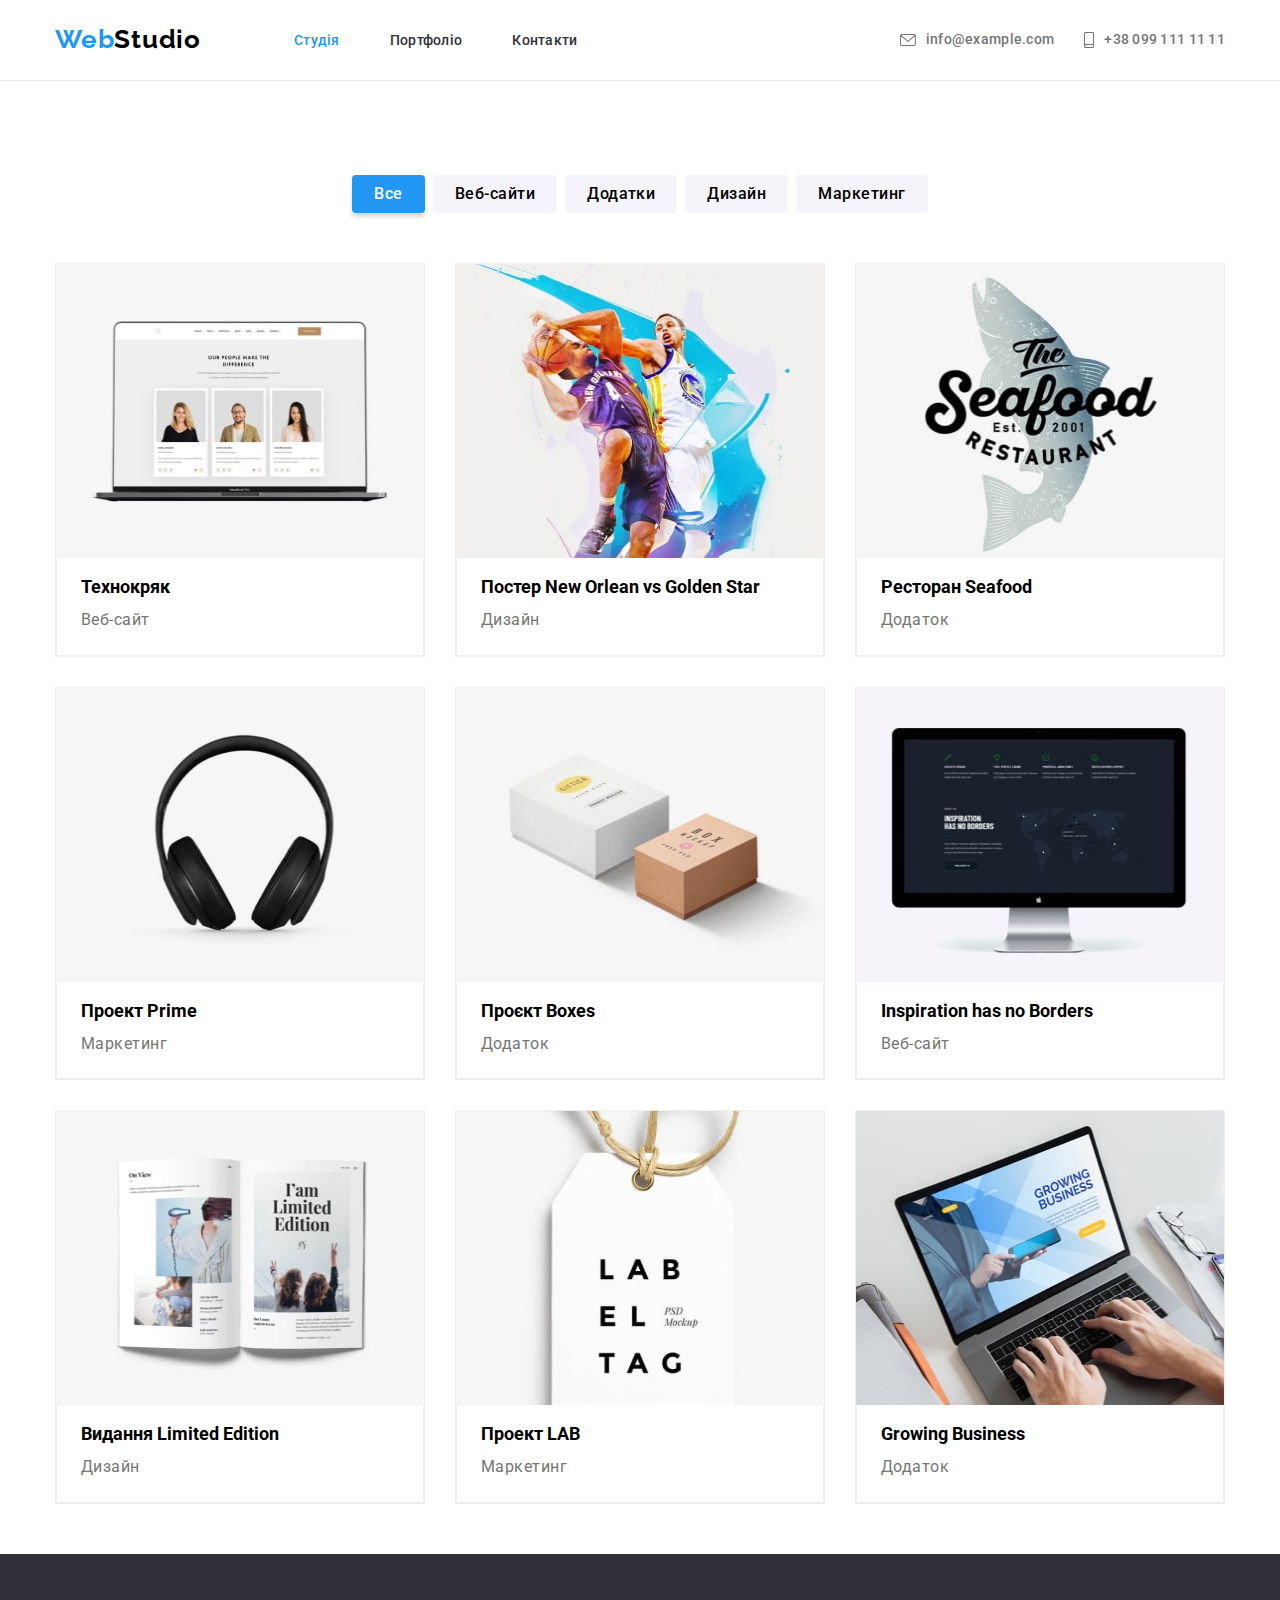
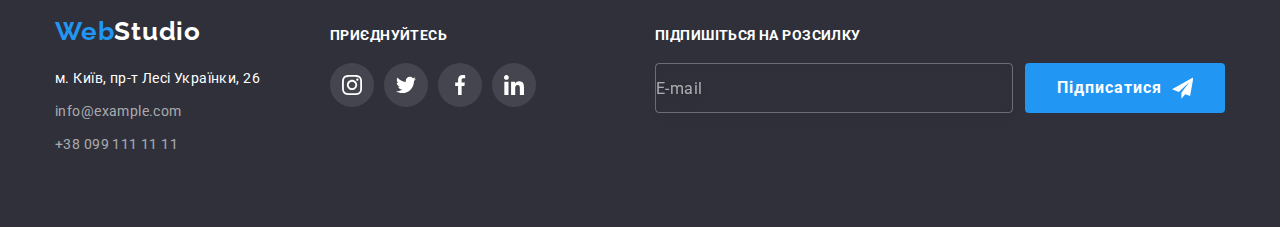
==== commit fb91caba: "add" ====
--- a/portfolio.html
+++ b/portfolio.html
@@ -14,8 +14,16 @@
     integrity="sha512-wpPYUAdjBVSE4KJnH1VR1HeZfpl1ub8YT/NKx4PuQ5NmX2tKuGu6U/JRp5y+Y8XG2tV+wKQpNHVUX03MfMFn9Q=="
     crossorigin="anonymous"
     referrerpolicy="no-referrer"
-  />
+  />  
+
+  <link
+rel="stylesheet"
+href="https://cdnjs.cloudflare.com/ajax/libs/animate.css/4.1.1/animate.min.css"
+/>
+<link href="https://unpkg.com/aos@2.3.1/dist/aos.css" rel="stylesheet">
+
     <link rel="stylesheet" href="./css/index.css" />
+    <link rel="stylesheet" href="./css/main.min.css" />
 </head>
 <body>
     <main> 
--- a/css/index.css
+++ b/css/index.css
@@ -1,68 +1,3 @@
-:root{
-    --primary-text-color: #FFFFFF;
-    --primary-bg-color: #F5F4FA;
-    --dark-bg-color: #2F303A;
-    --title-text-color:#000000;
-    --accent-color:#2196F3;
-    --first-contrast-text-color: #757575; 
-    
-    --text-color-contrast: #AFB1B8; 
-    --duration: 250ms;
-    }
-
-
-    p,
-    h1,
-    h2,
-    h3,
-    h4,
-    h5,
-    h6 {
-        margin: 0;
-    }
-
-    ul,ol{
-        margin:0;
-        padding-left: 0;
-    }
-
-body {
-    font-family: 'Roboto', sans-serif;
-   
-}
-
-
-
-
-
-.link-current,.link {
-    text-decoration: none;
-    list-style-type:none;
-    }
-    a {
-        text-decoration:none;
-    }
-    ul {
-        list-style: none;
-        
-    }
-
-    .visually-hidden {
-        position: absolute;
-        white-space: nowrap;
-        width: 1px;
-        height: 1px;
-        overflow: hidden;
-        border: 0;
-        padding: 0;
-        clip: rect(0 0 0 0);
-        clip-path: inset(50%);
-        margin: -1px;
-      }
-
-      img {
-        display: block;
-      }
 
 
       
@@ -71,51 +6,6 @@
       
 /*==========================================HEADER=================================================*/
 
-.container{
-    padding-left: 15px;
-    padding-right: 15px;
-   
-   /*outline: 2px solid tomato;*/
-   
-    width: 1200px;
-    margin: 0 auto;
-    
-}
-
-.container.main {
-    display: flex;
-    align-items: center;
-    
-   
-}
-
-.site-nav.list .link::after{
-content: '';
-
-display: block;
-width: 100%;
-height: 4px;
-background-color: #2196F3;
-position: absolute;
-left: 0;
-bottom: 0;
-display: none;
-border-radius: 2px;
-
-}
-
-.site-nav.list .link:hover::after{
-display: block;
-}
-
-
-
-
-.site-nav.list{
-   
-    display: flex;
-    gap: 50px;
-}
 
 
 
@@ -124,197 +14,9 @@
 
 
 
-.header-page{
-    background-color: var(--primary-text-color);
-    border-bottom: 1px solid #ececec;
-}
-
-
-
-.header-logo{
-    font-family: 'Raleway';
-font-weight: 700;
-font-size: 26px;
-line-height: 1.19;
-letter-spacing: 0.03em;
-color: var(--accent-color); 
-margin-right: 93px;
-padding-top: 24px;
-padding-bottom: 25px;
-
- 
-
-}
-
-.logo-accent{
-font-weight: 700;
-font-size: 42;
-line-height: 1.19;
-letter-spacing: 0.03em;
-color: var(--title-text-color);
- }
-
- .site-nav .link{
-
-        font-weight: 500;
-        font-size: 14px;
-        line-height: 1.14;
-        letter-spacing: 0.02em;
-        
-        color: var(--dark-bg-color)
-    }
-    .site-nav.list .link{
-        position: relative;
-    }
-
-    .current.link{
-        font-weight: 500;
-        font-size: 14px;
-        line-height: 1.14;
-        letter-spacing: 0.02em;
-        color: var(--accent-color); 
-    }
-
-    .site-nav .link {
-        display: block;
-        padding-top: 32px;
-        padding-bottom: 32px;}
+/*===============================================BUTTONS=============================================*/
 
     
-
-    
-    
-    .header-contact{
-        display: flex;
-    margin-left: auto;
-     gap: 30px;
-
-        }
-
-        .header-contact .icon{
-            margin-right:   10px;
-            
-        }
-
-        .header-contact .icon{
-           fill: #757575; 
-        }
-    
-    
-    
-    
-      
-        
-    .header-contact .link{
-        
-        align-items: center;
-       display: flex;
-        font-weight: 500;
-        font-size: 14px;
-        line-height: 1.14;
-        letter-spacing: 0.02em;
-        color: #757575;
-        }
-       
-    
-    
-        .logo-accent:hover,
-        .logo-accent:focus{
-    color: var(--accent-color);
-        } 
-    
-    
-        .site-nav .link:hover,
-    .header-contact .link:hover,
-    .header-contact .link:hover{
-            color: var(--accent-color);
-            text-align:left;
-        }
-    
-        .header-contact .link:focus,
-    .header-contact .link:focus,
-    .header-contact .link:focus{
-        fill: var(--accent-color);
-        text-align:left;
-        
-    
-    }
-
-    
-
-    .header-contact .icon:focus,
-     .link:focus .icon,
-     .link:hover .icon{
-        fill: var(--accent-color);
-        text-align:left;
-        
-    
-    }
-    
-
-
-
-
-
-/*===============================================BUTTONS=============================================*/
-
-    .button.secondary{
-        cursor: pointer;
-        padding: 6px 22px;
-        font-family: 'Roboto';
-        font-weight: 500;
-        font-size: 16px;
-        line-height: 1.62;
-        text-align: center;
-        letter-spacing: 0.03em;
-        background-color: #F5F4FA;
-        color: var(--title-text-color);
-        border: 0;
-        border-radius: 4px;
-
-        
-
-border-radius: 4px;
-
-    }
-
-    .button{
-        
-
-        color: var(--accent-color);
-        background-color: var(--primary-text-color);
-
-        padding: 10px 32px 10px 32px;
-        color: var(--title-text-color);
-        
-        
-    }
-
-   
-
-    .button-list .current,
-    .button.secondary:hover,
-    .button.secondary:focus{
-        color: var(--primary-text-color);
-        background-color: var(--accent-color);
-        box-shadow: 0px 4px 4px rgba(0, 0, 0, 0.15);
-    }
-
-
-    .button-list{
-
-    display: flex;
-     margin-bottom: 50px;
-     justify-content: center;
- 
-      
-    }
-
-
-    .button-list .btn+.btn {
-        margin-left: 8px;
-         }
-
 
 
 
@@ -322,81 +24,6 @@
 
 /*==========================================HERO======================================================*/
 
-.hero {
-        
-        
-        background-color:#2F303A;
-        color: #FFFFFF;
-    }
-
-    .hero{
-       max-width: 1600px;
-        height: 600px;
-        outline: 1ps solid black;
-        margin-left: auto;
-        margin-right: auto;
-        
-        background-repeat: no-repeat;
-        background-position: center;
-        background-size: cover;
-        background-image:linear-gradient( to right, rgba(47,48,58,0.5),
-                     rgba(47,48,58,0.5)), url(../images/img-header.jpg);
-    }
-    
-
-    .hero-content{
-        
-        padding-top: 200px;
-        padding-bottom: 200px;
-        text-align: center;
-        
-
-    }
-
-.hero-title{
-font-weight: 900;
-font-size: 44px;
-line-height: 1.36;
-margin-bottom: 30px;
-max-width: 696px;
-text-align: center;
-letter-spacing: 0.06em;
-text-transform: uppercase;
-margin-left: auto;
-margin-right: auto;
-        display: flex;
-
-color: #FFFFFF;
-
-    }
-   
-.button.primary {
-    color: var(--primary-text-color);
-    background-color: var(--accent-color);
-    font-weight: 700;
-        line-height: 1.87;
-        display: flex;
-        cursor: pointer;
-        padding: 10px 32px 10px 32px;
-        align-items: center;
-        text-align: center;
-        letter-spacing: 0.06em;
-        margin:auto;
-        font-family: inherit;
-        border-radius: 4px;
-        
-        border: transparent;
-    font-size: 16px;
-    
-
-   }
-
-   .button.primary:hover,
-   .button.primary:focus{
-    background-color: rgba(24, 140, 232, 1);
-    color: var(--primary-text-color);
-   
-   }
 
    
 
@@ -410,260 +37,23 @@
 
 /*===========================================FEATURES=======================================================*/
 
-.features-list{
-    display: flex;
-}
 
-.features-list .item{
-    margin-right: 30px;
-    width: 270px;
-    min-height: 75px;
-    
-}
-
-.features {
-    padding-top: 94px;
-    font-size: 14px;
-    letter-spacing: 0.03em;
-}
-
-.features-list .item:last-child {
-    margin-right: 0;
-    }
-
-
-
-.features-title {
-font-weight: 700;
-font-size: 14px;
-line-height: 1.14;
-letter-spacing: 0.03em;
-text-transform: uppercase;
-margin-bottom: 10px;
-color: #212121;
-padding-top: 30px;
-
-
-}
-
-.features-text {
-    font-weight: 400;
-font-size: 14px;
-line-height: 1.71;
-
-
-letter-spacing: 0.03em;
-
-color: #757575;
-}
-
-.features-box{
-    display: flex;
-    width: 270px;
-    height: 120px;
-    background: #F5F4FA;
-    border-radius: 4px;
-    align-items: center;
-    justify-content: center;
-}
 
 
 /*=========================================SECTION========================================================*/
 
-.section-list{
-    display: flex;
-    gap: 30px;
-    justify-content: center;
-    position: relative;
 
-}
-
-
-.picture{
-    display: flex;
-  width: 370px;
-  position: absolute;
-  bottom: 0;
-  height: 70px;
-  align-items: center;
-  font-weight: 700;
-  font-size: 14px;
-  line-height: 1. 14;
-  letter-spacing: 0.03em;
-  text-transform: uppercase;
-
-  color: var(--primary-text-color);
-  background-color: rgba(47, 48, 58, 0.8);
-
-  justify-content: center;
-  
-}
-
-
-
-.section {
-    padding-top: 94px;
-    padding-bottom: 94px;
-}
-.section-title {
-font-weight: 700;
-font-size: 36px;
-line-height: 1.16;
-text-align: center;
-letter-spacing: 0.03em;
-margin-bottom: 50px;
-color: #212121;
-}
 
 
 
 
 /*=============================================TEAM=========================================================*/
 
-.team {
-    background-color: var(--primary-bg-color);
-    padding-top: 94px;
-    padding-bottom: 94px;
-}
-.team-title {
-    margin-bottom: 50px;
-    font-weight: 700;
-    font-size: 36px;
-    line-height: 1.16;
-    text-align: center;
-
-color: #212121;
-}
-.team-list {
-    display: flex;
-    gap: 30px;
-}
-.team-item {
-    max-width: 270px;
-    background: #FFFFFF;
-    box-shadow: 0px 1px 3px rgba(0, 0, 0, 0.12),
-     0px 1px 1px rgba(0, 0, 0, 0.14),
-      0px 2px 1px rgba(0, 0, 0, 0.2);
-border-radius: 0px 0px 4px 4px;
-}
-.team-name {
-    font-weight: 500;
-font-size: 16px;
-line-height: 1.18;
-margin-top: 10px;
-margin-bottom: 10px;
-
-text-align: center;
-letter-spacing: 0.03em;
-
-color: #212121;
-}
-.team-position {
-    font-weight: 400;
-font-size: 16px;
-line-height: 1.18;
-margin-bottom: 16px;
-
-
-text-align: center;
-letter-spacing: 0.03em;
-
-color: #757575;
-}
-.team-social {
-    display: flex;
-    justify-content: center;
-    gap: 10px;
-   
-   
-}
-
-.peter{
-    padding: 20px 30px;
-    
-}
-.team-item{
-    width: calc((100% - 60px) / 3);
-    background-color: var(--primary-text-color);
-    border: 1px solid #EEEEEE;}
-
-    .social-link{
-    width: 44px;
-    height: 44px;
-    border-radius: 50%;
-    background-color: var(--primary-text-color);
-    display: flex;
-    align-items: center;
-    justify-content: center;
-}
-
-.social-icon{
-    fill: #AFB1B8;
-}
-
-.social-link:hover,
-.social-link:focus{
-    background-color: var(--accent-color);
-}
-
-.social-link:hover .social-icon,
-.social-link:focus .social-icon{
-    fill: var(--primary-text-color);
-}
 
 
 
 
 /*===============================================CLIENTS=======================================================*/
-
-
-
-.client-title {
-   
-   
-    margin-bottom: 50px;
-    font-weight: 700;
-font-size: 36px;
-line-height: 1.16;
-text-align: center;
-letter-spacing: 0.03em;
-color: var(--title-text-color);
-}
-.client-list {
-    display: flex;
-    justify-content: center;
-    gap: 30px;
-}
-
-
-.client-size {
-    width: 100%;
-    height: 100%;
-    display: flex;
-    align-items: center;
-    justify-content: center;
-}
-
-
-.client-size {
-    display: flex;
-    justify-content: center;
-    align-items: center;
-    cursor: pointer;
-    height: 92px;
-    width: calc((1170px - 150px) / 6);
-    background-color: var(--primary-text-color);
-    border: 1px solid var(--text-color-contrast);
-    border-radius: 4px;
-    color: var(--text-color-contrast);
-}
-.client-icon {fill: currentColor;}
-
-.client-icon {fill: currentColor;}
-.client-size:hover, .client-size:focus {
-    border-color: var(--accent-color);
-    color: var(--accent-color);
-}
 
 
 
@@ -673,576 +63,19 @@
 
 
 
-.footer {
-    background-color: var(--dark-bg-color);
-    
-    padding-top: 62px;
-    padding-bottom:  61px;
-}
 
-.footer .container {
-    display: flex;
-    align-items: baseline;
-}
+/*============================================FORM-SUBSCRIP================================================*/
 
 
 
 
-.footer-logo {
-    
-    font-family: 'Raleway';
-    font-weight: 700;
-    font-size: 26px;
-    line-height: 1.19;
-    letter-spacing: 0.03em;
-    color: var(--accent-color); 
-    margin-bottom: 20px;  
-     
-    
-    
-}
+/*=========================================GALLERY===============================================*/
 
-.footer-logo-accent{
-font-weight: 700;
-font-size: 42;
-line-height: 1.19;
-letter-spacing: 0.03em;
-color: var(--primary-text-color);
 
-}
 
-.footer-logo-accent:hover,
-.footer-logo-accent:focus{
-color: var(--accent-color);
-
-}
+/*-==========================================MODAL=====================================================-*/
 
 
 
 
 
-.footer-address {
-    font-style: normal;
-    font-size: 14px;
-    line-height: 1.71;
-    letter-spacing: 0.03em;
-    margin-bottom: 9px;
-    display: block;
-    margin-top: 20px;
-}
-.pre-address {
-    font-family: 'Roboto';
-    font-style: normal;
-    font-weight: 400;
-    font-size: 14px;
-    line-height: 1.71;
-    
-    letter-spacing: 0.03em;
-    
-    color: #FFFFFF;
-    
-}
-
-
-
-.footer-address-contact{
-    font-family: 'Roboto';
-    font-style: normal;
-    font-weight: 400;
-font-size: 14px;
-line-height: 1,71;
-
-
-letter-spacing: 0.03em;
-margin-top: 9px;
-
-display: block;
-        
-color: rgba(255, 255, 255, 0.6);
-}
-
-.footer-address-link{
-    font-family: 'Roboto';
-    font-style: normal;
-    font-size: 14px;
-    line-height: 1.71;
-    letter-spacing: 0.03em;
-    margin-bottom: 9px;    
-}
-
-.footer-address-link:hover,
-.footer-address-link:focus{
-    color: var(--accent-color);
-
-}
-
-.footer-address-link{
-    color: var(--primary-text-color);
-
-}
-
-.footer-address-contact:hover,
-.footer-address-contact:focus{
-color: var(--accent-color);
-
-}
-
-.footer-social{
-
-    
-        
-        margin-left: 70px;
-    
-}
-
-.footer-link{
-    width: 44px;
-    height: 44px;
-    border-radius: 50%;
-    display: flex;
-    justify-content: center;
-    align-items: center;
-    fill: #FFFFFF;
-    background-color: rgb(255,255,255,10%);
-}
-
-.footer-title{    
-    margin-bottom: 20px;
-    font-weight: 700;
-    font-size: 14px;
-    line-height: 1.143;
-    letter-spacing: 0.03em;
-    text-transform: uppercase;
-    color: #FFFFFF;
-    margin-bottom: 20px;
-}
-
-
-
-
-    .footer-social{
-        margin-left: 70px;
-    }
-
-    .footer-list {
-        display: flex;
-    justify-content: center;
-    gap: 10px;
-    }
-
-
-    .footer-link:hover,
-.footer-link:focus{
-    background-color: var(--accent-color);
-}
-
-.footer-link:hover .footer-icon,
-.footer-link:focus .footer-icon{
-    fill: var(--primary-text-color);
-}
-
-
-/*============================================FORM-SUBSCRIP================================================*/
-
-
-.form-subscrip{
-    margin-left: auto;
-}
-
-.footer-form{
-    display: flex;
-}
-
-.footer-email{
-    width:358px;
-    height: 50px;
-    margin-right: 12px;
-    
-    color: var(--primary-text-color);
-    background-color: transparent;
-    border: 1px solid rgba(255, 255, 255, 0.3);
-filter: drop-shadow(0px 4px 4px rgba(0, 0, 0, 0.15));
-border-radius: 4px;
-
-}
-
-.telega-icon{
-    fill: var(--primary-text-color);
-}
-
-    .footer-form button {
-        width: 200px;
-        height: 50px;
-
-        display: flex;
-        justify-content: center;
-        gap: 10px;
-    
-}
-
-
-
-.footer-email:hover, .footer-email:focus {
-    border-color: var(--accent-color);
-    outline: transparent;
-}
-
-.footer-email::placeholder {
-    font-weight: 400;
-    font-size: 16px;
-    line-height: 1.25;
-
-    letter-spacing: 0.03em;
-    
-    color: rgba(255, 255, 255, 0.6);
-}
-
-
-/*=========================================GALLERY===============================================*/
-
-.main.galary {
-
-    margin-top: 94px;
-    margin-bottom: 50px;
-}
-
-.gallery-list{
-    display: flex;
-    flex-wrap: wrap;
-    gap: 30px;
-   
-   
-}
-
-.photo{
-    width: calc((100% - 60px) / 3);
-    background-color: var(--primary-text-color);
-    border: 1px solid #EEEEEE;
-    cursor: pointer;
-    
-}
-
-.content {
-    padding: 20px 24px;
-}
-
-
-
-
-
-
-
-/*
-.gallery.list>.photo {
-    flex-basis: calc(100% / 3 - 30px);
-    margin-left: +30px;
-    margin-top: +30px;
-    background-color: var(--primary-bg);
-    
-    
-}*/
-
-
-
-
-
-
-
-
-
-   
-
-
- 
-
-    .poster-title{
-    
-        
-        font-weight: 700;
-        color: var(--title-text-color);
-        margin-bottom: 10px;
-        font-size: 18px;
-        line-height: 18px;
-       
-    
-}
-
-.poster-text {
-    font-weight: 400;
-font-size: 16px;
-line-height: 1.8;
-
-
-letter-spacing: 0.03em;
-
-color: #757575;
-}
-
-
-.gallery-list .content {
-    padding: 20px 24px;
-    border: 1px solid #eeeeee;
-    border-top: none;
-    
-}
-
-.gallery-list .photo:hover, .gallery-list .photo:focus {
-    box-shadow: 0px 1px 1px rgba(0, 0, 0, 0.12), 0px 4px 4px rgba(0, 0, 0, 0.06), 1px 4px 6px rgba(0, 0, 0, 0.16);
-}
-
-
-
-
-.portfolio-text{
-    position: absolute;
-    top: 0;
-    left: 0;
-    color: var(--primary-text-color);
-    font-weight: 400;
-    line-height: 1.5;
-    background-color:  rgba(33, 150, 243, 0.9);
- padding: 40px;
-height: 100%;
-transform: translateY(100%);
-transition: transform 300ms linear;
-overflow: auto;
-
-}
-
-.portfolio-wrap{
-    position: relative;
-    overflow: hidden;
-    
-}
-
-.photo:hover .portfolio-text{
-    transform: translateY(0);
-}
-
-
-
-/*-==========================================MODAL=====================================================-*/
-
-.backdrop{
-    width: 100%;
-    height: 100%;
-    position: fixed;
-    top:0;
-    background-color: rgba(0, 0, 0, 0.2);
-    transition: opasity 300ms linear,  visibility 300ms linear;
-    transition: opacity 250ms cubic-bezier(0.4, 0, 0.2, 1), visibility 250ms cubic-bezier(0.4, 0, 0.2, 1);
-}
-
-.modal{
-    width: 528px;
-    min-height:  581px;
-    background-color: var(--primary-text-color);
-    position: absolute;
-    top: 50%;
-    left: 50%;
-    transform: translate(-50%,-50%);
-    transition: transform 250ms cubic-bezier(0.4, 0, 0.2, 1), opacity 250ms cubic-bezier(0.4, 0, 0.2, 1);
-    padding: 40px;
-}
-
-
-
-.modal-form{
-    font-weight: 400;
-    font-size: 12px;
-    line-height: 1.166;
-    letter-spacing: 0.01em;
-    color: #757575;
-}
-
-.modal-title{
-    font-weight: 700;
-font-size: 20px;
-text-align: center;
-margin-bottom: 20px;
-}
-
-
-
-.input-wrap{
-    position: relative;
-   
-    
-   
-
-}
-
-.modal-label-text {
-  font-size: 12px;
- 
-  display: block;
-  position: relative;
-  margin-top: 10px;
-  margin-bottom: 4px;
-}
-
-.modal-field {
-    
-    position: relative;
-    margin-top: 10px;
-    margin-bottom: 4px;
-    
-  }
-
-  .check-text{
-    font-size: 14px;
-    color:var(--text-color-contrast);
-    display: flex;
-    align-items: center;
-    justify-content: center;
-  }
-
-  .check-text span{
-    content: '';
-    width: 16px;
-    height:15px;
-    border: 2px solid var(--dark-bg-color);
-    border-radius: 2px;
-    margin-right: 5px;
-    display: flex;
-    align-items: center;
-    justify-content: center;
-    fill: transparent;
-  }
-
-  .input-check:checked + .check-text span{
-    border-color: transparent;
-    background-color: var(--accent-color);
-    fill: var(--primary-text-color);
-  }
-
-
-  .input-check:focus + .check-text span{
-    border-color:var(--accent-color);
-    
-    
-  }
-
-  /*.check-text::before{
-    content: '';
-    width: 16px;
-    height:15px;
-    border: 2px solid var(--dark-bg-color);
-    border-radius: 2px;
-    margin-right: 5px;
-   
-  }
-
-  .input-check:checked + .check-text::before{
-    background-color: var(--accent-color);
-    background-image: url(../images/icon-check.svg);
-    background-position: center;
-    background-repeat: no-repeat;
-    border-color: transparent;
-
-  }*/
-
-
-  .modal-input{
-    width: 100%;
-    height: 40px;
-    padding-left: 42px;
-    /* cursor: pointer; */
-    border: 1px solid rgba(33, 33, 33, 0.2);
-    border-radius: 4px;
-    outline: transparent;
-    transition: border-color 250ms cubic-bezier(0.4, 0, 0.2, 1);
-}
-
-.modal-input:hover,
- .modal-input:focus {border-color: var(--accent-color);}
-
-.modal-input:hover + .modal-input-icon,
- .modal-input:focus + .modal-input-icon 
-  {fill: var(--accent-color);}
-
-.modal-check{
-    
-        position: relative;
-        text-align: center;
-        margin-top: 20px;
-        margin-bottom: 30px;
-    
-}
-
-
-
-
-
-  .modal-comment{
-    width: 100%;
-    height: 120px;
-    border: 1px solid rgba(33, 33, 33, 0.2);
-    border-radius: 5px;
-    resize: none;
-    padding: 10px;
-    color: rgba(117, 117, 117, 0.5);
-    outline: none;
-    transition: border-color 250ms cubic-bezier(0.4, 0, 0.2, 1);
-    
-  }
-
-
-.terms{
-    color: var(--accent-color);
-    padding-left: 4px;
-    text-decoration:underline
-}
-
-
-.modal-input-icon{
-    position: absolute;
-    top: 50%;
-    left: 12px;
-    transform: translateY(-50%);
-    transition: fill var(--duration) var(--timing-function);
-
-}
-
-.modal-input::placeholder 
-{
-font-size: 14px;
-color: var(--first-contrast-text-color);
-}
-
-.modal-comment::placeholder{
-    color: rgba(117, 117, 117, 0.5);
-    font-size: 14px;
-}
-
-.modal-comment:hover, 
-.modal-comment:focus {border-color: var(--accent-color);}
-
-
-
-.modal-btn{
-    width: 30px;
-    height: 30px;
-    border: 1px solid rgba(0, 0, 0, 0.1);
-    border-radius: 50%;
-    background-color: transparent;
-    position: absolute;
-    right : 10px;
-    top: 10px;
-    display: flex;
-    align-items: center;
-    justify-content: center;
-    padding: 0;
-    cursor: pointer;
-
-}
-
-.is-hidden{
-    opacity: 0;
-    visibility: hidden;
-    pointer-events: none;
-}
-
-
-
-
--- a/css/main.min.css
+++ b/css/main.min.css
@@ -0,0 +1 @@
+.container{padding-left:15px;padding-right:15px;width:1200px;margin:0 auto}.container.main{display:flex;align-items:center}.team-social{display:flex;justify-content:center;gap:10px}.peter{padding:20px 30px}.team-item{width:calc((100% - 60px)/3);background-color:var(--primary-text-color);border:1px solid #eee}.social-link{width:44px;height:44px;border-radius:50%;background-color:var(--primary-text-color);display:flex;align-items:center;justify-content:center}.social-icon{fill:#afb1b8}.social-link:hover,.social-link:focus{background-color:var(--accent-color)}.social-link:hover .social-icon,.social-link:focus .social-icon{fill:var(--primary-text-color)}.backdrop{width:100%;height:100%;position:fixed;top:0;background-color:rgba(0,0,0,.2);transition:opasity 300ms linear,visibility 300ms linear;transition:opacity 250ms cubic-bezier(0.4, 0, 0.2, 1),visibility 250ms cubic-bezier(0.4, 0, 0.2, 1)}.modal{width:528px;min-height:581px;background-color:var(--primary-text-color);position:absolute;top:50%;left:50%;transform:translate(-50%, -50%);transition:transform 250ms cubic-bezier(0.4, 0, 0.2, 1),opacity 250ms cubic-bezier(0.4, 0, 0.2, 1);padding:40px}.modal-close-icon:hover,.modal-close-icon:focus{fill:var(--accent-color)}.modal-form{font-weight:400;font-size:12px;line-height:1.166;letter-spacing:.01em;color:#757575}.modal-title{font-weight:700;font-size:20px;text-align:center;margin-bottom:20px}.input-wrap{position:relative}.modal-label-text{font-size:12px;display:block;position:relative;margin-top:10px;margin-bottom:4px}.modal-field{position:relative;margin-top:10px;margin-bottom:4px}.check-text{font-size:14px;color:var(--text-color-contrast);display:flex;align-items:center;justify-content:center}.check-text span{content:"";width:16px;height:15px;border:2px solid var(--dark-bg-color);border-radius:2px;margin-right:5px;display:flex;align-items:center;justify-content:center;fill:rgba(0,0,0,0)}.input-check:checked+.check-text span{border-color:rgba(0,0,0,0);background-color:var(--accent-color);fill:var(--primary-text-color)}.input-check:focus+.check-text span{border-color:var(--accent-color)}.modal-input{width:100%;height:40px;padding-left:42px;border:1px solid rgba(33,33,33,.2);border-radius:4px;outline:rgba(0,0,0,0);transition:border-color 250ms cubic-bezier(0.4, 0, 0.2, 1)}.modal-input:hover,.modal-input:focus{border-color:var(--accent-color)}.modal-input:hover+.modal-input-icon,.modal-input:focus+.modal-input-icon{fill:var(--accent-color)}.modal-check{position:relative;text-align:center;margin-top:20px;margin-bottom:30px}.modal-comment{width:100%;height:120px;border:1px solid rgba(33,33,33,.2);border-radius:5px;resize:none;padding:10px;color:rgba(117,117,117,.5);outline:none;transition:border-color 250ms cubic-bezier(0.4, 0, 0.2, 1)}.terms{color:var(--accent-color);padding-left:4px;text-decoration:underline}.modal-input-icon{position:absolute;top:50%;left:12px;transform:translateY(-50%);transition:fill var(--duration) var(--timing-function)}.modal-input::-moz-placeholder{font-size:14px;color:var(--first-contrast-text-color)}.modal-input:-ms-input-placeholder{font-size:14px;color:var(--first-contrast-text-color)}.modal-input::placeholder{font-size:14px;color:var(--first-contrast-text-color)}.modal-comment::-moz-placeholder{color:rgba(117,117,117,.5);font-size:14px}.modal-comment:-ms-input-placeholder{color:rgba(117,117,117,.5);font-size:14px}.modal-comment::placeholder{color:rgba(117,117,117,.5);font-size:14px}.modal-comment:hover,.modal-comment:focus{border-color:var(--accent-color)}.modal-btn{width:30px;height:30px;border:1px solid rgba(0,0,0,.1);border-radius:50%;background-color:rgba(0,0,0,0);position:absolute;right:10px;top:10px;display:flex;align-items:center;justify-content:center;padding:0;cursor:pointer}.is-hidden{opacity:0;visibility:hidden;pointer-events:none}p,h1,h2,h3,h4,h5,h6{margin:0}ul,ol{margin:0;padding-left:0}body{font-family:"Roboto",sans-serif}img{display:block}.link-current,.link{text-decoration:none;list-style-type:none}a{text-decoration:none}ul{list-style:none}*,*::before,*::after{box-sizing:border-box}*{margin:0;padding:0}html,body{height:100%}body{line-height:1.5;-webkit-font-smoothing:antialiased}a{text-decoration:none;color:#000}img,picture,svg{display:block;max-width:100%}input,button,textarea{outline:none;font:inherit}p,h1,h2,h3{overflow-wrap:break-word}#root,#__next{isolation:isolate}.button.secondary{cursor:pointer;padding:6px 22px;font-family:"Roboto";font-weight:500;font-size:16px;line-height:1.62;text-align:center;letter-spacing:.03em;background-color:#f5f4fa;color:var(--title-text-color);border:0;border-radius:4px;border-radius:4px}.button{color:var(--accent-color);background-color:var(--primary-text-color);padding:10px 32px 10px 32px;color:var(--title-text-color)}.button-list .current,.button.secondary:hover,.button.secondary:focus{color:var(--primary-text-color);background-color:var(--accent-color);box-shadow:0px 4px 4px rgba(0,0,0,.15)}.button-list{display:flex;margin-bottom:50px;justify-content:center}.button-list .btn+.btn{margin-left:8px}.site-nav.list .link::after{content:"";display:block;width:100%;height:4px;background-color:#2196f3;position:absolute;left:0;bottom:0;display:none;border-radius:2px}.site-nav.list .link:hover::after{display:block}.site-nav.list{display:flex;gap:50px}.header-page{background-color:var(--primary-text-color);border-bottom:1px solid #ececec}.header-logo{font-family:"Raleway";font-weight:700;font-size:26px;line-height:1.19;letter-spacing:.03em;color:var(--accent-color);margin-right:93px;padding-top:24px;padding-bottom:25px}.logo-accent{font-weight:700;font-size:42;line-height:1.19;letter-spacing:.03em;color:var(--title-text-color)}.site-nav .link{font-weight:500;font-size:14px;line-height:1.14;letter-spacing:.02em;color:var(--dark-bg-color)}.site-nav.list .link{position:relative}.current.link{font-weight:500;font-size:14px;line-height:1.14;letter-spacing:.02em;color:var(--accent-color)}.site-nav .link{padding-top:32px;padding-bottom:32px}.header-contact{display:flex;margin-left:auto;gap:30px}.header-contact .icon{margin-right:10px}.header-contact .icon{fill:#757575}.header-contact .link{align-items:center;display:flex;font-weight:500;font-size:14px;line-height:1.14;letter-spacing:.02em;color:#757575}.logo-accent:hover,.logo-accent:focus{color:var(--accent-color)}.site-nav .link:hover,.header-contact .link:hover,.header-contact .link:hover{color:var(--accent-color);text-align:left}.header-contact .link:focus,.header-contact .link:focus,.header-contact .link:focus{fill:var(--accent-color);text-align:left}.header-contact .icon:focus,.link:focus .icon,.link:hover .icon{fill:var(--accent-color);text-align:left}.hero{background-color:#2f303a;color:#fff}.hero{max-width:1600px;height:600px;outline:1ps solid #000;margin-left:auto;margin-right:auto;background-repeat:no-repeat;background-position:center;background-size:cover;background-image:linear-gradient(to right, rgba(47, 48, 58, 0.5), rgba(47, 48, 58, 0.5)),url(../images/img-header.jpg)}.hero-content{padding-top:200px;padding-bottom:200px;text-align:center}.hero-title{font-weight:900;font-size:44px;line-height:1.36;margin-bottom:30px;max-width:696px;text-align:center;letter-spacing:.06em;text-transform:uppercase;margin-left:auto;margin-right:auto;display:flex;color:#fff}.button.primary{color:var(--primary-text-color);background-color:var(--accent-color);font-weight:700;line-height:1.87;display:flex;cursor:pointer;padding:10px 32px 10px 32px;align-items:center;text-align:center;letter-spacing:.06em;margin:auto;font-family:inherit;border-radius:4px;border:rgba(0,0,0,0);font-size:16px}.button.primary:hover,.button.primary:focus{background-color:#188ce8;color:var(--primary-text-color)}.features-list{display:flex}.features-list .item{margin-right:30px;width:270px;min-height:75px}.features{padding-top:94px;font-size:14px;letter-spacing:.03em}.features-list .item:last-child{margin-right:0}.features-title{font-weight:700;font-size:14px;line-height:1.14;letter-spacing:.03em;text-transform:uppercase;margin-bottom:10px;color:#212121;padding-top:30px}.features-text{font-weight:400;font-size:14px;line-height:1.71;letter-spacing:.03em;color:#757575}.features-box{display:flex;width:270px;height:120px;background:#f5f4fa;border-radius:4px;align-items:center;justify-content:center}.client-title{margin-bottom:50px;font-weight:700;font-size:36px;line-height:1.16;text-align:center;letter-spacing:.03em;color:var(--title-text-color)}.client-list{display:flex;justify-content:center;gap:30px}.client-size{width:100%;height:100%;display:flex;align-items:center;justify-content:center}.client-size{display:flex;justify-content:center;align-items:center;cursor:pointer;height:92px;width:170px;background-color:var(--primary-text-color);border:1px solid var(--text-color-contrast);border-radius:4px;color:var(--text-color-contrast)}.client-icon{fill:currentColor}.client-icon{fill:currentColor}.client-size:hover,.client-size:focus{border-color:var(--accent-color);color:var(--accent-color)}.form-subscrip{margin-left:auto}.footer-form{display:flex}.footer-email{width:358px;height:50px;margin-right:12px;color:var(--primary-text-color);background-color:rgba(0,0,0,0);border:1px solid rgba(255,255,255,.3);filter:drop-shadow(0px 4px 4px rgba(0, 0, 0, 0.15));border-radius:4px}.telega-icon{fill:var(--primary-text-color)}.footer-form button{width:200px;height:50px;display:flex;justify-content:center;gap:10px}.footer-email:hover,.footer-email:focus{border-color:var(--accent-color);outline:rgba(0,0,0,0)}.footer-email::-moz-placeholder{font-weight:400;font-size:16px;line-height:1.25;letter-spacing:.03em;color:rgba(255,255,255,.6)}.footer-email:-ms-input-placeholder{font-weight:400;font-size:16px;line-height:1.25;letter-spacing:.03em;color:rgba(255,255,255,.6)}.footer-email::placeholder{font-weight:400;font-size:16px;line-height:1.25;letter-spacing:.03em;color:rgba(255,255,255,.6)}.section-list{display:flex;gap:30px;justify-content:center;position:relative}.picture{display:flex;width:370px;position:absolute;bottom:0;height:70px;align-items:center;font-weight:700;font-size:14px;line-height:1.14;letter-spacing:.03em;text-transform:uppercase;color:var(--primary-text-color);background-color:rgba(47,48,58,.8);justify-content:center}.section{padding-top:94px;padding-bottom:94px}.section-title{font-weight:700;font-size:36px;line-height:1.16;text-align:center;letter-spacing:.03em;margin-bottom:50px;color:#212121}.team{background-color:var(--primary-bg-color);padding-top:94px;padding-bottom:94px}.team-title{margin-bottom:50px;font-weight:700;font-size:36px;line-height:1.16;text-align:center;color:#212121}.team-list{display:flex;gap:30px}.team-item{max-width:270px;background:#fff;box-shadow:0px 1px 3px rgba(0,0,0,.12),0px 1px 1px rgba(0,0,0,.14),0px 2px 1px rgba(0,0,0,.2);border-radius:0px 0px 4px 4px}.team-name{font-weight:500;font-size:16px;line-height:1.18;margin-top:10px;margin-bottom:10px;text-align:center;letter-spacing:.03em;color:#212121}.team-position{font-weight:400;font-size:16px;line-height:1.18;margin-bottom:16px;text-align:center;letter-spacing:.03em;color:#757575}.footer{background-color:var(--dark-bg-color);padding-top:62px;padding-bottom:61px}.footer .container{display:flex;align-items:baseline}.footer-logo{font-family:"Raleway";font-weight:700;font-size:26px;line-height:1.19;letter-spacing:.03em;color:var(--accent-color);margin-bottom:20px}.footer-logo-accent{font-weight:700;font-size:42;line-height:1.19;letter-spacing:.03em;color:var(--primary-text-color)}.footer-logo-accent:hover,.footer-logo-accent:focus{color:var(--accent-color)}.footer-address{font-style:normal;font-size:14px;line-height:1.71;letter-spacing:.03em;margin-bottom:9px;display:block;margin-top:20px}.pre-address{font-family:"Roboto";font-style:normal;font-weight:400;font-size:14px;line-height:1.71;letter-spacing:.03em;color:#fff}.footer-address-contact{font-family:"Roboto";font-style:normal;font-weight:400;font-size:14px;line-height:1,71;letter-spacing:.03em;margin-top:9px;display:block;color:rgba(255,255,255,.6)}.footer-address-link{font-family:"Roboto";font-style:normal;font-size:14px;line-height:1.71;letter-spacing:.03em;margin-bottom:9px}.footer-address-link:hover,.footer-address-link:focus{color:var(--accent-color)}.footer-address-link{color:var(--primary-text-color)}.footer-address-contact:hover,.footer-address-contact:focus{color:var(--accent-color)}.footer-social{margin-left:70px}.footer-link{width:44px;height:44px;border-radius:50%;display:flex;justify-content:center;align-items:center;fill:#fff;background-color:rgba(255,255,255,.1)}.footer-title{margin-bottom:20px;font-weight:700;font-size:14px;line-height:1.143;letter-spacing:.03em;text-transform:uppercase;color:#fff;margin-bottom:20px}.footer-social{margin-left:70px}.footer-list{display:flex;justify-content:center;gap:10px}.footer-link:hover,.footer-link:focus{background-color:var(--accent-color)}.footer-link:hover .footer-icon,.footer-link:focus .footer-icon{fill:var(--primary-text-color)}.main.galary{margin-top:94px;margin-bottom:50px}.gallery-list{display:flex;flex-wrap:wrap;gap:30px}.photo{width:calc((100% - 60px)/3);background-color:var(--primary-text-color);border:1px solid #eee;cursor:pointer}.content{padding:20px 24px}.poster-title{font-weight:700;color:var(--title-text-color);margin-bottom:10px;font-size:18px;line-height:18px}.poster-text{font-weight:400;font-size:16px;line-height:1.8;letter-spacing:.03em;color:#757575}.gallery-list .content{padding:20px 24px;border:1px solid #eee;border-top:none}.gallery-list .photo:hover,.gallery-list .photo:focus{box-shadow:0px 1px 1px rgba(0,0,0,.12),0px 4px 4px rgba(0,0,0,.06),1px 4px 6px rgba(0,0,0,.16)}.portfolio-text{position:absolute;top:0;left:0;color:var(--primary-text-color);font-weight:400;line-height:1.5;background-color:rgba(33,150,243,.9);padding:40px;height:100%;transform:translateY(100%);transition:transform 300ms linear;overflow:auto}.portfolio-wrap{position:relative;overflow:hidden}.photo:hover .portfolio-text{transform:translateY(0)}.visually-hidden{position:absolute;white-space:nowrap;width:1px;height:1px;overflow:hidden;border:0;padding:0;clip:rect(0 0 0 0);-webkit-clip-path:inset(50%);clip-path:inset(50%);margin:-1px}:root{--primary-text-color: #FFFFFF;--primary-bg-color: #F5F4FA;--dark-bg-color: #2F303A;--title-text-color:#000000;--accent-color:#2196F3;--first-contrast-text-color: #757575;--text-color-contrast: #AFB1B8;--duration: 250ms}/*# sourceMappingURL=main.min.css.map */